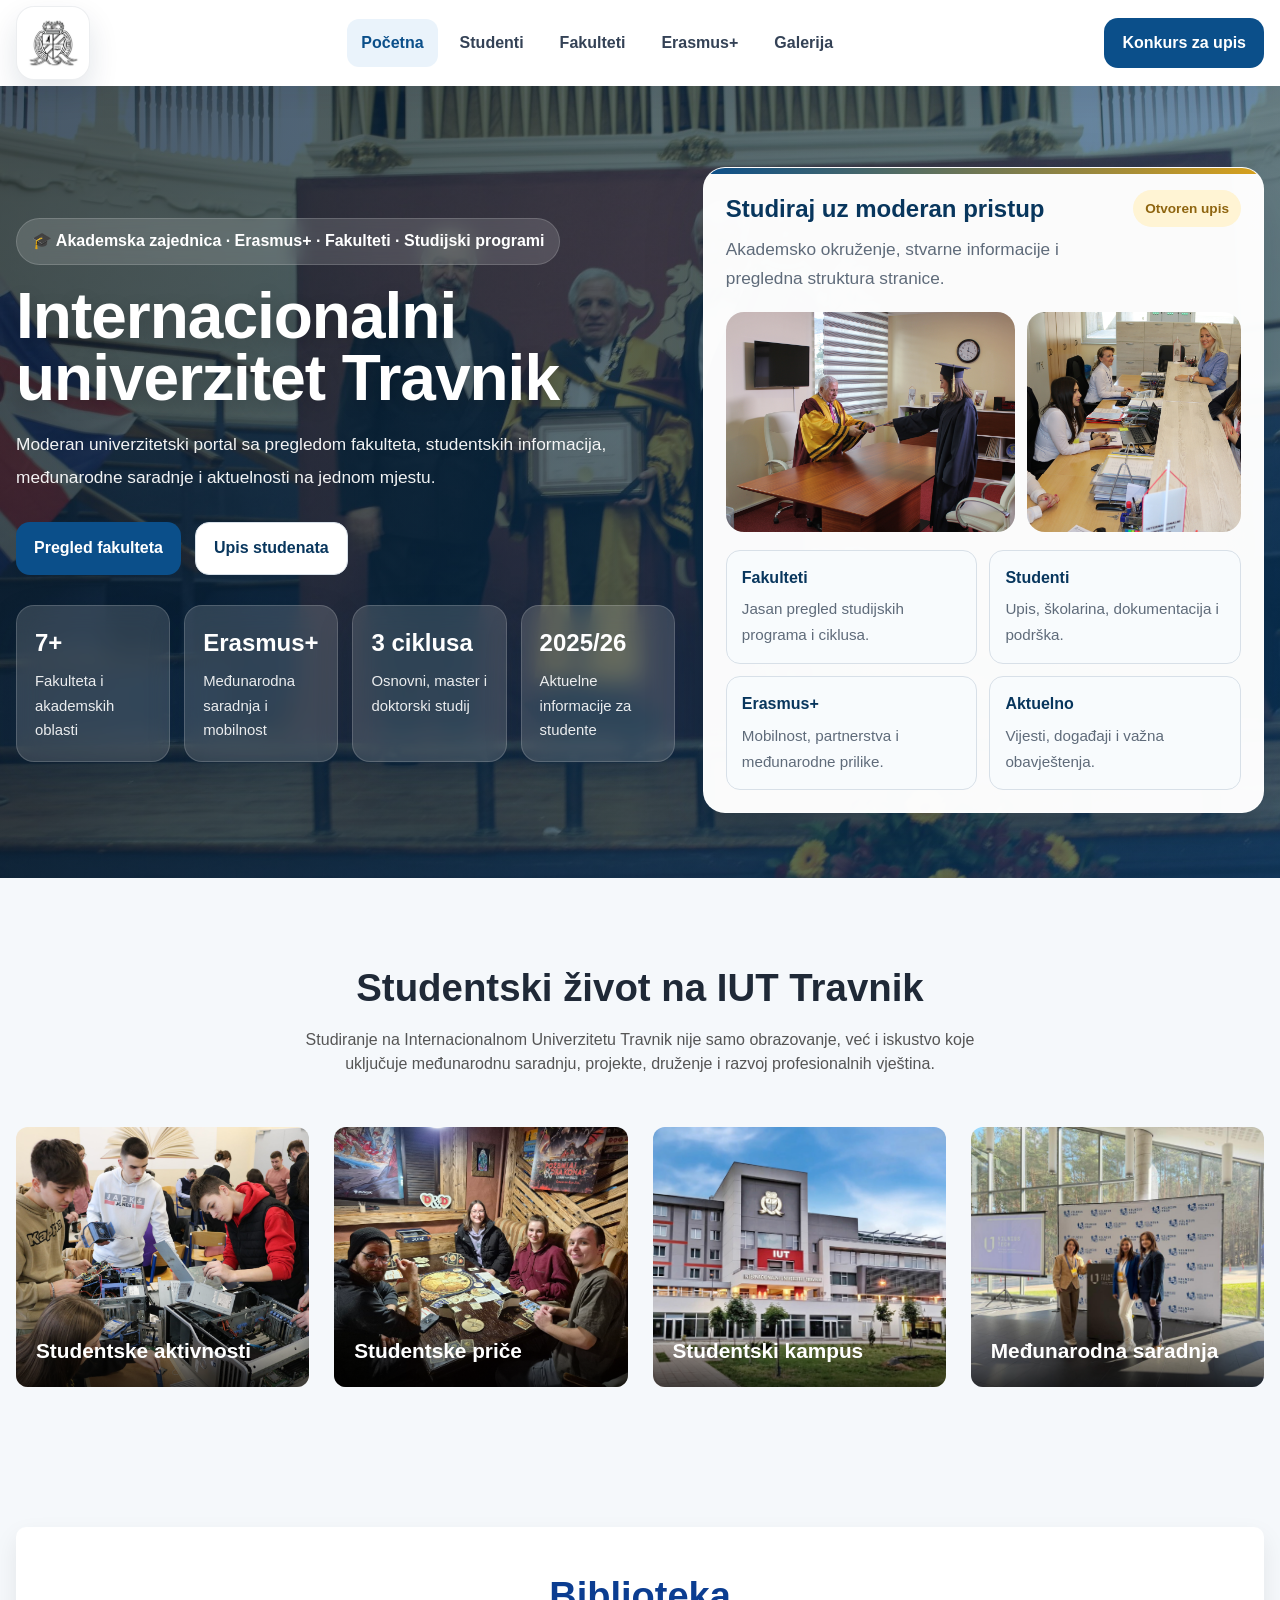
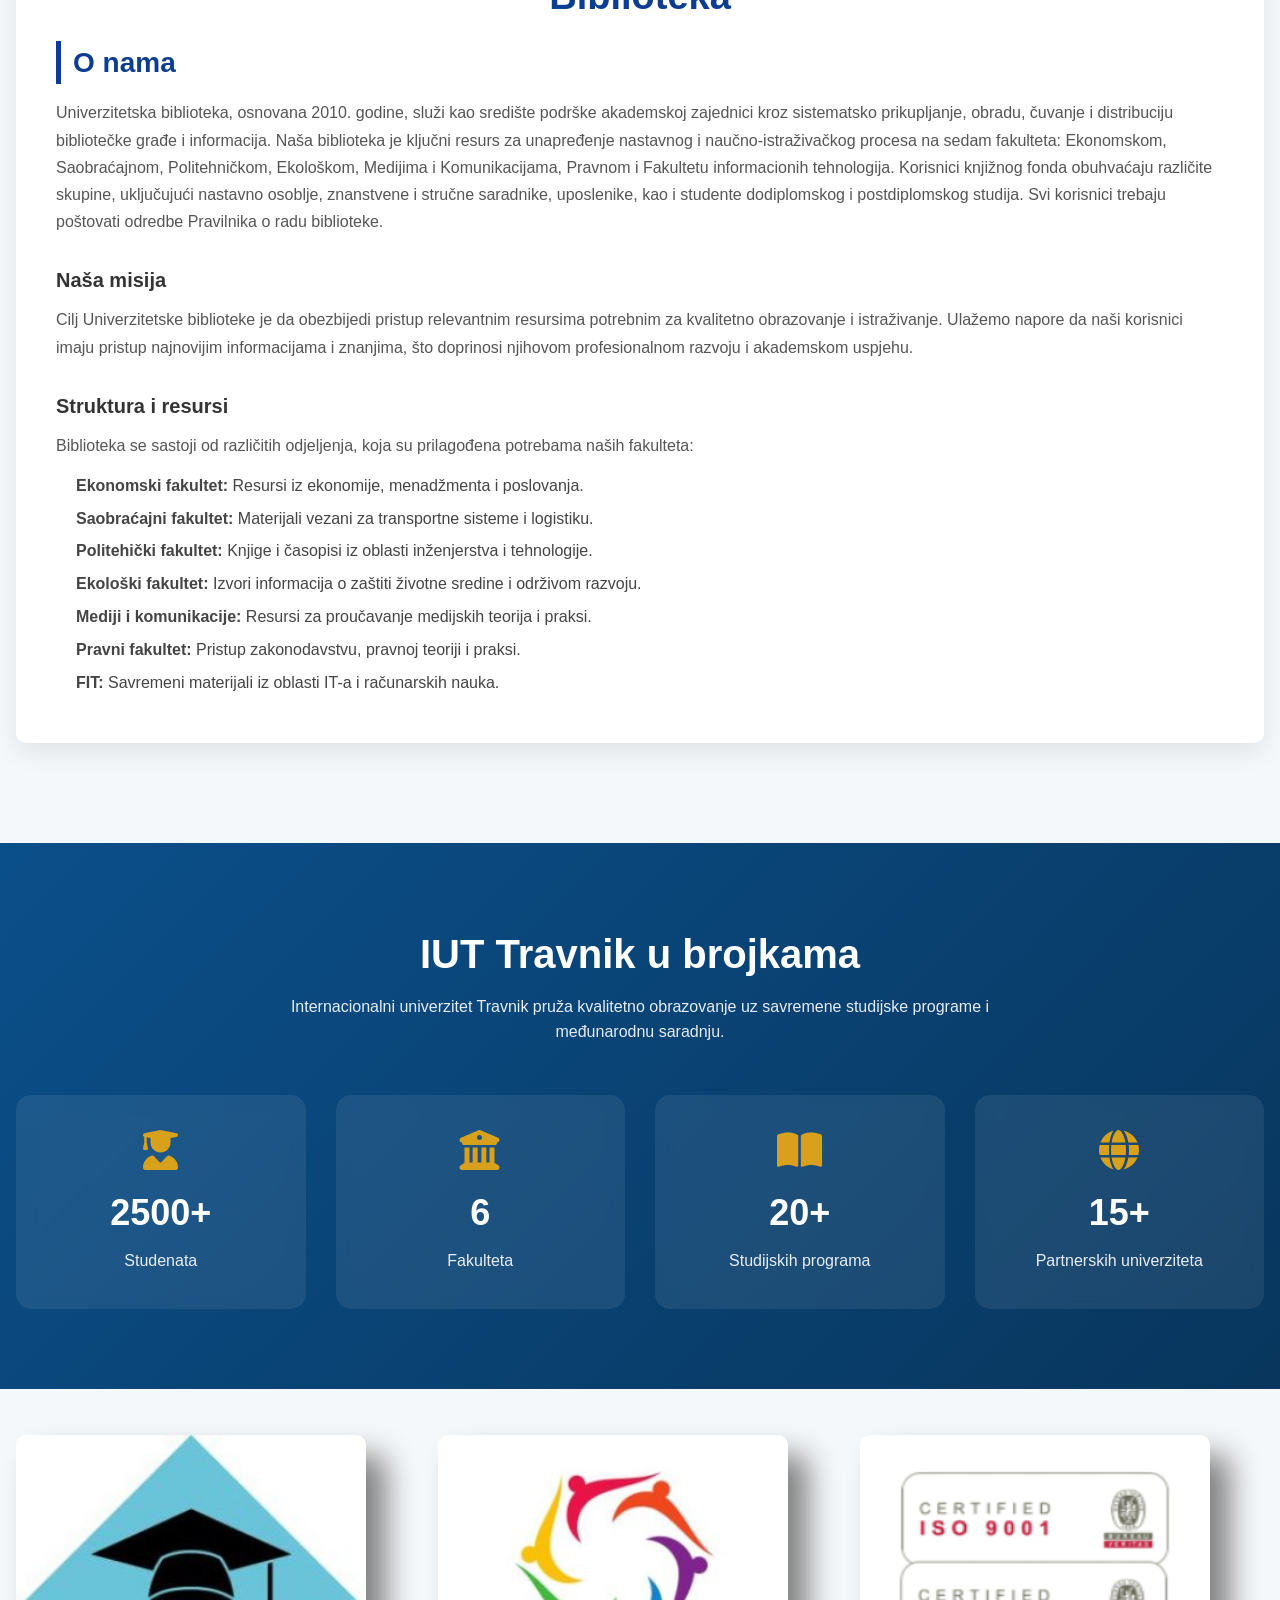
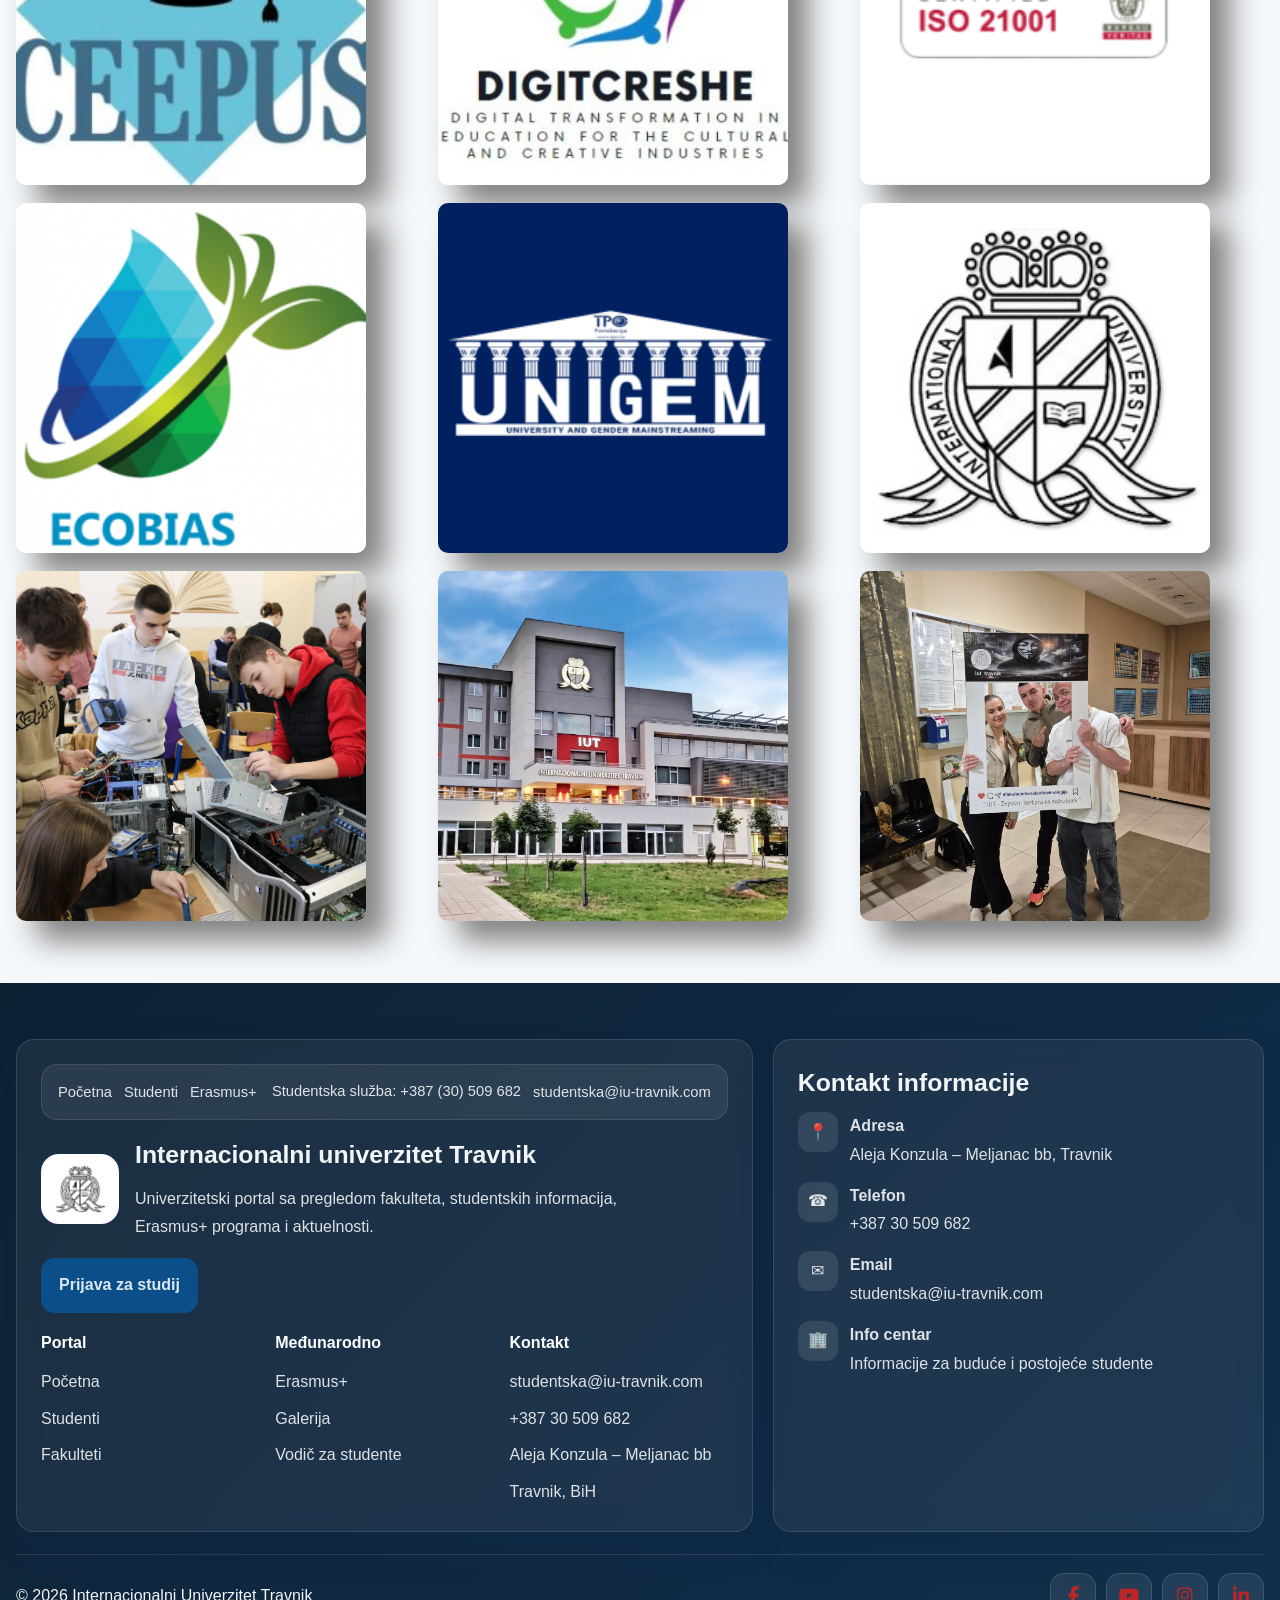
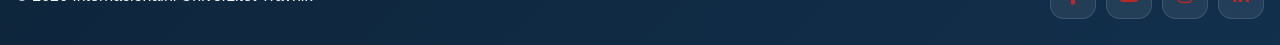
==== index.html @ 61467152 "Pushed code on git" ====
<!doctype html>
<html lang="bs">
  <head>
    <meta charset="UTF-8" />
    <meta name="viewport" content="width=device-width, initial-scale=1.0" />
    <title>IUT Travnik</title>

    <link rel="stylesheet" href="./style.css" />
    <link
      rel="stylesheet"
      href="https://cdnjs.cloudflare.com/ajax/libs/font-awesome/6.5.0/css/all.min.css"
    />
  </head>
  <body>
    <header class="header">
      <div class="container header-inner">
        <a href="index.html" class="brand" aria-label="IUT Travnik početna">
          <div class="brand-logo-wrap">
            <img
              class="brand-logo"
              src="assets/iut.jpg"
              alt="IUT Travnik logo"
            />
          </div>
        </a>

        <nav class="main-nav" id="mainNav">
          <a href="index.html" class="nav-link active">Početna</a>
          <a href="studenti.html" class="nav-link">Studenti</a>
          <a href="fakulteti.html" class="nav-link">Fakulteti</a>
          <a href="erasmus.html" class="nav-link">Erasmus+</a>
          <a href="galerija.html" class="nav-link">Galerija</a>
        </nav>

        <div class="header-actions">
          <a href="studenti.html" class="header-btn">Konkurs za upis</a>
          <button class="menu-toggle" id="menuToggle" aria-label="Otvori meni">
            ☰
          </button>
        </div>
      </div>
    </header>

    <section class="hero" id="home">
      <div class="hero-overlay"></div>

      <div class="container hero-grid">
        <div class="hero-copy">
          <div class="hero-tag">
            🎓 Akademska zajednica · Erasmus+ · Fakulteti · Studijski programi
          </div>

          <h1>Internacionalni univerzitet Travnik</h1>

          <p>
            Moderan univerzitetski portal sa pregledom fakulteta, studentskih
            informacija, međunarodne saradnje i aktuelnosti na jednom mjestu.
          </p>

          <div class="hero-actions">
            <a href="fakulteti.html" class="hero-btn primary"
              >Pregled fakulteta</a
            >
            <a href="studenti.html" class="hero-btn secondary"
              >Upis studenata</a
            >
          </div>

          <div class="hero-stats">
            <article class="stat-box">
              <strong>7+</strong>
              <span>Fakulteta i akademskih oblasti</span>
            </article>

            <article class="stat-box">
              <strong>Erasmus+</strong>
              <span>Međunarodna saradnja i mobilnost</span>
            </article>

            <article class="stat-box">
              <strong>3 ciklusa</strong>
              <span>Osnovni, master i doktorski studij</span>
            </article>

            <article class="stat-box">
              <strong>2025/26</strong>
              <span>Aktuelne informacije za studente</span>
            </article>
          </div>
        </div>

        <aside class="hero-panel reveal">
          <div class="panel-top">
            <div>
              <h2>Studiraj uz moderan pristup</h2>
              <p>
                Akademsko okruženje, stvarne informacije i pregledna struktura
                stranice.
              </p>
            </div>
            <span class="panel-label">Otvoren upis</span>
          </div>

          <div class="panel-media-grid">
            <div class="panel-media-main">
              <img src="assets/slide3.jpg" alt="IUT Travnik promocija" />
            </div>
            <div class="panel-media-side">
              <img src="assets/slide2.jpg" alt="IUT Travnik studenti" />
            </div>
          </div>

          <div class="panel-grid">
            <div class="panel-mini">
              <strong>Fakulteti</strong>
              <span>Jasan pregled studijskih programa i ciklusa.</span>
            </div>

            <div class="panel-mini">
              <strong>Studenti</strong>
              <span>Upis, školarina, dokumentacija i podrška.</span>
            </div>

            <div class="panel-mini">
              <strong>Erasmus+</strong>
              <span>Mobilnost, partnerstva i međunarodne prilike.</span>
            </div>

            <div class="panel-mini">
              <strong>Aktuelno</strong>
              <span>Vijesti, događaji i važna obavještenja.</span>
            </div>
          </div>
        </aside>
      </div>
    </section>

    <section class="campus-life">
  <div class="container">

    <div class="campus-header">
      <h2>Studentski život na IUT Travnik</h2>
      <p>
        Studiranje na Internacionalnom Univerzitetu Travnik nije samo obrazovanje,
        već i iskustvo koje uključuje međunarodnu saradnju, projekte, druženje
        i razvoj profesionalnih vještina.
      </p>
    </div>

    <div class="campus-grid">

      <div class="campus-card">
        <img src="assets/studenti 4.jpg" alt="Studentski život">
        <div class="campus-overlay">
          <h3>Studentske aktivnosti</h3>
        </div>
      </div>

      <div class="campus-card">
        <img src="assets/ja.jpg" alt="Predavanja">
        <div class="campus-overlay">
          <h3>Studentske priče</h3>
        </div>
      </div>

      <div class="campus-card">
        <img src="assets/faks.jpg" alt="Kampus">
        <div class="campus-overlay">
          <h3>Studentski kampus</h3>
        </div>
      </div>

      <div class="campus-card">
        <img src="assets/vilnius.jpg" alt="Međunarodni studenti">
        <div class="campus-overlay">
          <h3>Međunarodna saradnja</h3>
        </div>
      </div>

    </div>

  </div>
</section>

    <section class="student-section">
      <div class="container">
        <div class="student-box">
          <h2 style="text-align: center; font-size: 38px">Biblioteka</h2>

          <h2 class="cycle-title">O nama</h2>

          <p>
            Univerzitetska biblioteka, osnovana 2010. godine, služi kao središte
            podrške akademskoj zajednici kroz sistematsko prikupljanje, obradu,
            čuvanje i distribuciju bibliotečke građe i informacija. Naša
            biblioteka je ključni resurs za unapređenje nastavnog i
            naučno-istraživačkog procesa na sedam fakulteta: Ekonomskom,
            Saobraćajnom, Politehničkom, Ekološkom, Medijima i Komunikacijama,
            Pravnom i Fakultetu informacionih tehnologija. Korisnici knjižnog
            fonda obuhvaćaju različite skupine, uključujući nastavno osoblje,
            znanstvene i stručne saradnike, uposlenike, kao i studente
            dodiplomskog i postdiplomskog studija. Svi korisnici trebaju
            poštovati odredbe Pravilnika o radu biblioteke.
          </p>

          <h3>Naša misija</h3>

          <p>
            Cilj Univerzitetske biblioteke je da obezbijedi pristup relevantnim
            resursima potrebnim za kvalitetno obrazovanje i istraživanje.
            Ulažemo napore da naši korisnici imaju pristup najnovijim
            informacijama i znanjima, što doprinosi njihovom profesionalnom
            razvoju i akademskom uspjehu.
          </p>

          <h3>Struktura i resursi</h3>

          <p>
            Biblioteka se sastoji od različitih odjeljenja, koja su prilagođena
            potrebama naših fakulteta:
          </p>

          <ul>
            <li>
              <span style="font-weight: bold;">Ekonomski fakultet:</span> Resursi iz ekonomije, menadžmenta i
              poslovanja.
            </li>
            <li>
              <span style="font-weight: bold;">Saobraćajni fakultet:</span> Materijali vezani za transportne sisteme i
              logistiku.
            </li>
            <li>
                <span style="font-weight: bold;">Politehički fakultet:</span> Knjige i časopisi iz oblasti inženjerstva i
              tehnologije.
            </li>
            <li>
            <span style="font-weight: bold;">Ekološki fakultet:</span> Izvori informacija o zaštiti životne sredine i
              održivom razvoju.
            </li>
            <li>
             <span style="font-weight: bold;">Mediji i komunikacije:</span> Resursi za proučavanje medijskih teorija i
              praksi.
            </li>
            <li>
             <span style="font-weight: bold;">Pravni fakultet:</span> Pristup zakonodavstvu, pravnoj teoriji i praksi.
            </li>
            <li>
             <span style="font-weight: bold;">FIT:</span> Savremeni materijali iz
              oblasti IT-a i računarskih nauka.
            </li>
          </ul>
        </div>
        </section>

       <section class="stats-section">
  <div class="container">

    <h2 class="section-title">IUT Travnik u brojkama</h2>
    <p class="section-subtitle">
      Internacionalni univerzitet Travnik pruža kvalitetno obrazovanje uz savremene studijske programe i međunarodnu saradnju.
    </p>

    <div class="stats-grid">

      <div class="stat-card">
        <i class="fa-solid fa-user-graduate"></i>
        <h3>2500+</h3>
        <p>Studenata</p>
      </div>

      <div class="stat-card">
        <i class="fa-solid fa-building-columns"></i>
        <h3>6</h3>
        <p>Fakulteta</p>
      </div>

      <div class="stat-card">
        <i class="fa-solid fa-book-open"></i>
        <h3>20+</h3>
        <p>Studijskih programa</p>
      </div>

      <div class="stat-card">
        <i class="fa-solid fa-globe"></i>
        <h3>15+</h3>
        <p>Partnerskih univerziteta</p>
      </div>

    </div>

  </div>
</section>
    

    <section class="section">
      <div class="container grid">
        <img class="img-index" src="assets/ceepus-logo1-300x300.jpg" />
        <img class="img-index" src="assets/Digitcreshe-logo-300x300.jpg" />
        <img class="img-index" src="assets/iso-300x300.png" />
        <img class="img-index" src="assets/UNS_Ecobias_LOGO-300x253-1.png" />
        <img class="img-index" src="assets/unigem-logo-300x254.png" />
        <img class="img-index" src="assets/iut.jpg" />
        <img class="img-index" src="assets/studenti 4.jpg" />
        <img class="img-index" src="assets/faks.jpg" />
        <img class="img-index" src="assets/studenti.jpg" />
      </div>
    </section>

    

    <footer class="footer">
      <div class="container">
        <div class="footer-top">
          <article class="footer-card">
            <div class="footer-mini-topbar">
              <div class="footer-mini-topbar-left">
                <a class="footer-mini-link" href="index.html">Početna</a>
                <a class="footer-mini-link" href="studenti.html">Studenti</a>
                <a class="footer-mini-link" href="erasmus.html">Erasmus+</a>
              </div>
              <div class="footer-mini-topbar-right">
                <span class="footer-mini-info"
                  >Studentska služba: +387 (30) 509 682</span
                >
                <a
                  class="footer-mini-link"
                  href="mailto:studentska@iu-travnik.com"
                  >studentska@iu-travnik.com</a
                >
              </div>
            </div>

            <div class="footer-brand">
              <img src="assets/iut.jpg" alt="IUT Travnik logo" />
              <div>
                <h3>Internacionalni univerzitet Travnik</h3>
                <p>
                  Univerzitetski portal sa pregledom fakulteta, studentskih
                  informacija, Erasmus+ programa i aktuelnosti.
                </p>
              </div>
            </div>

            <a href="studenti.html" class="footer-cta">Prijava za studij</a>

            <div class="footer-links-grid">
              <div class="footer-column">
                <h4>Portal</h4>
                <ul>
                  <li><a href="index.html">Početna</a></li>
                  <li><a href="studenti.html">Studenti</a></li>
                  <li><a href="fakulteti.html">Fakulteti</a></li>
                </ul>
              </div>

              <div class="footer-column">
                <h4>Međunarodno</h4>
                <ul>
                  <li><a href="erasmus.html">Erasmus+</a></li>
                  <li><a href="galerija.html">Galerija</a></li>
                  <li><a href="studenti.html">Vodič za studente</a></li>
                </ul>
              </div>

              <div class="footer-column">
                <h4>Kontakt</h4>
                <ul>
                  <li>
                    <a href="mailto:studentska@iu-travnik.com"
                      >studentska@iu-travnik.com</a
                    >
                  </li>
                  <li><a href="#">+387 30 509 682</a></li>
                  <li><a href="#">Aleja Konzula – Meljanac bb</a></li>
                  <li><a href="#">Travnik, BiH</a></li>
                </ul>
              </div>
            </div>
          </article>

          <article class="footer-card">
            <h3>Kontakt informacije</h3>
            <ul class="footer-contact-list">
              <li>
                <span>📍</span>
                <div>
                  <strong>Adresa</strong><br />Aleja Konzula – Meljanac bb,
                  Travnik
                </div>
              </li>
              <li>
                <span>☎</span>
                <div><strong>Telefon</strong><br />+387 30 509 682</div>
              </li>
              <li>
                <span>✉</span>
                <div>
                  <strong>Email</strong><br /><a
                    href="mailto:studentska@iu-travnik.com"
                    >studentska@iu-travnik.com</a
                  >
                </div>
              </li>
              <li>
                <span>🏢</span>
                <div>
                  <strong>Info centar</strong><br />Informacije za buduće i
                  postojeće studente
                </div>
              </li>
            </ul>
          </article>
        </div>

        <div class="footer-bottom">
          <p>© 2026 Internacionalni Univerzitet Travnik</p>
          <div class="footer-socials">
            <a
              href="https://www.facebook.com/"
              target="_blank"
              rel="noreferrer"
              aria-label="Facebook"
            >
              <i class="fa-brands fa-facebook-f"></i>
            </a>

            <a
              href="https://www.youtube.com/"
              target="_blank"
              rel="noreferrer"
              aria-label="YouTube"
            >
              <i class="fa-brands fa-youtube"></i>
            </a>

            <a
              href="https://www.instagram.com/"
              target="_blank"
              rel="noreferrer"
              aria-label="Instagram"
            >
              <i class="fa-brands fa-instagram"></i>
            </a>

            <a
              href="https://www.linkedin.com/"
              target="_blank"
              rel="noreferrer"
              aria-label="LinkedIn"
            >
              <i class="fa-brands fa-linkedin-in"></i>
            </a>
          </div>
        </div>
      </div>
    </footer>

    <script src="app.js"></script>
  </body>
</html>
---- style.css ----
:root {
  --primary: #0b4f8a;
  --primary-dark: #08365d;
  --primary-soft: #eaf3fb;
  --accent: #d8a11c;
  --accent-soft: #fff4d4;
  --text: #1f2937;
  --muted: #5f6b7a;
  --line: #d8e0e8;
  --bg: #f5f8fb;
  --white: #ffffff;
  --shadow: 0 16px 40px rgba(12, 40, 70, 0.12);
  --radius: 18px;
  --transition: 0.28s ease;
  --max: 1320px;
}

* {
  margin: 0;
  padding: 0;
  box-sizing: border-box;
}

li {
  list-style: none;
}

html {
  scroll-behavior: smooth;
}

body {
  font-family: Arial, Helvetica, sans-serif;
  background: var(--bg);
  color: var(--text);
  line-height: 1.55;
  overflow-x: hidden;
}

a {
  color: inherit;
  text-decoration: none;
}

img {
  max-width: 100%;
  display: block;
}

button,
input,
textarea {
  font: inherit;
}

.container {
  width: min(var(--max), calc(100% - 2rem));
  margin: 0 auto;
}

/* HEADER */

.header {
  background: rgba(255, 255, 255, 0.96);
  backdrop-filter: blur(10px);
  position: sticky;
  top: 0;
  z-index: 1000;
  box-shadow: 0 8px 30px rgba(10, 31, 53, 0.08);
}

.header-inner {
  min-height: 86px;
  display: flex;
  align-items: center;
  justify-content: space-between;
  gap: 20px;
}

.brand {
  display: flex;
  align-items: center;
  flex-shrink: 0;
}

.brand-logo-wrap {
  width: 74px;
  height: 74px;
  border-radius: 18px;
  background: white;
  display: flex;
  align-items: center;
  justify-content: center;
  box-shadow: 0 14px 30px rgba(13, 43, 72, 0.12);
  border: 1px solid rgba(13, 43, 72, 0.08);
  overflow: hidden;
}

.brand-logo,
.logo {
  width: 60px;
  height: auto;
  object-fit: contain;
}

.main-nav,
.nav {
  display: flex;
  align-items: center;
  justify-content: center;
  gap: 8px;
  flex: 1;
  flex-wrap: wrap;
}

.nav-link,
.nav a {
  padding: 12px 14px;
  border-radius: 12px;
  font-weight: 700;
  color: #344256;
  transition: var(--transition);
}

.nav-link:hover,
.nav-link.active,
.nav a:hover,
.nav a.active {
  background: var(--primary-soft);
  color: var(--primary);
}

.header-actions {
  display: flex;
  align-items: center;
  justify-content: flex-end;
  gap: 12px;
  flex-shrink: 0;
}

.header-btn,
.hero-btn,
.section-link,
.news-link,
.footer-cta {
  display: inline-flex;
  align-items: center;
  justify-content: center;
  gap: 8px;
  border: none;
  cursor: pointer;
  transition: var(--transition);
  font-weight: 700;
}

.header-btn,
.hero-btn.primary,
.footer-cta {
  background: var(--primary);
  color: white;
  padding: 13px 18px;
  border-radius: 14px;
}

.hero-btn.secondary,
.section-link,
.news-link {
  background: white;
  color: var(--primary-dark);
  border: 1px solid var(--line);
  padding: 13px 18px;
  border-radius: 14px;
}

.header-btn:hover,
.hero-btn:hover,
.section-link:hover,
.news-link:hover,
.footer-cta:hover {
  transform: translateY(-2px);
}

.menu-toggle,
#menuBtn {
  display: none;
  width: 50px;
  height: 50px;
  border-radius: 14px;
  border: 1px solid var(--line);
  background: white;
  font-size: 1.4rem;
  cursor: pointer;
  align-items: center;
  justify-content: center;
}

/* HERO */

.hero {
  position: relative;
  background: url("assets/slide4.jpg") center/cover no-repeat;
  color: white;
  min-height: 88vh;
  display: flex;
  align-items: center;
  padding: 80px 0 64px;
  overflow: hidden;
}

.hero-overlay {
  position: absolute;
  inset: 0;
  background:
    linear-gradient(115deg, rgba(8, 29, 49, 0.72), rgba(11, 79, 138, 0.52)),
    linear-gradient(to top, rgba(8, 29, 49, 0.18), rgba(8, 29, 49, 0.08));
  z-index: 1;
}

.hero .container {
  position: relative;
  z-index: 2;
}

.hero-grid {
  display: grid;
  grid-template-columns: 1.08fr 0.92fr;
  gap: 28px;
  align-items: center;
}

.hero-copy {
  padding: 10px 0;
}

.hero-tag {
  display: inline-flex;
  align-items: center;
  gap: 10px;
  padding: 10px 15px;
  border-radius: 999px;
  background: rgba(255, 255, 255, 0.14);
  border: 1px solid rgba(255, 255, 255, 0.16);
  margin-bottom: 20px;
  font-weight: 700;
  backdrop-filter: blur(10px);
}

.hero h1 {
  font-size: clamp(2.6rem, 5vw, 4.6rem);
  line-height: 0.98;
  margin-bottom: 18px;
  max-width: 760px;
  letter-spacing: -1px;
  text-shadow: 0 6px 18px rgba(0, 0, 0, 0.18);
}

.hero p {
  max-width: 720px;
  color: rgba(255, 255, 255, 0.94);
  font-size: 1.08rem;
  line-height: 1.9;
  margin-bottom: 28px;
}

.hero-actions {
  display: flex;
  gap: 14px;
  flex-wrap: wrap;
  margin-bottom: 30px;
}

.hero-stats {
  display: grid;
  grid-template-columns: repeat(4, 1fr);
  gap: 14px;
}

.stat-box,
.news-card,
.feature-card,
.faculty-card,
.erasmus-card,
.gallery-card,
.hero-panel,
.footer-card,
.mid-card,
.card {
  background: white;
  border-radius: var(--radius);
  box-shadow: var(--shadow);
  border: 1px solid rgba(10, 31, 53, 0.06);
}

.stat-box {
  padding: 18px;
  background: rgba(255, 255, 255, 0.15);
  border: 1px solid rgba(255, 255, 255, 0.16);
  backdrop-filter: blur(12px);
}

.stat-box strong {
  display: block;
  font-size: 1.5rem;
  margin-bottom: 8px;
  color: white;
}

.stat-box span {
  font-size: 0.93rem;
  color: rgba(255, 255, 255, 0.9);
  line-height: 1.6;
}

.hero-panel {
  padding: 22px;
  color: var(--text);
  display: grid;
  gap: 18px;
  position: relative;
  overflow: hidden;
  background: rgba(255, 255, 255, 0.98);
  border-radius: 22px;
  box-shadow: 0 24px 60px rgba(8, 29, 49, 0.18);
  border: 1px solid rgba(255, 255, 255, 0.45);
}

.hero-panel::before {
  content: "";
  position: absolute;
  inset: 0 0 auto 0;
  height: 6px;
  background: linear-gradient(90deg, var(--primary), var(--accent));
}

.panel-top {
  display: flex;
  justify-content: space-between;
  gap: 16px;
  align-items: flex-start;
}

.panel-top h2 {
  color: var(--primary-dark);
  font-size: 1.5rem;
  margin-bottom: 8px;
}

.panel-top p {
  color: var(--muted);
  margin: 0;
  line-height: 1.7;
}

.panel-label {
  padding: 8px 12px;
  background: var(--accent-soft);
  color: #8f6510;
  border-radius: 999px;
  font-weight: 700;
  font-size: 0.85rem;
  white-space: nowrap;
}

.panel-media-grid {
  display: grid;
  grid-template-columns: 1.15fr 0.85fr;
  gap: 12px;
}

.panel-media-main,
.panel-media-side {
  border-radius: 18px;
  overflow: hidden;
  min-height: 220px;
}

.panel-media-main img,
.panel-media-side img {
  width: 100%;
  height: 100%;
  object-fit: cover;
  transition: transform 0.8s ease;
}

.hero-panel:hover img,
.gallery-card:hover img,
.mid-card:hover img {
  transform: scale(1.04);
}

.panel-grid {
  display: grid;
  grid-template-columns: repeat(2, 1fr);
  gap: 12px;
}

.panel-mini {
  background: #f8fbfd;
  border-radius: 14px;
  padding: 15px;
  border: 1px solid var(--line);
}

.panel-mini strong {
  display: block;
  margin-bottom: 6px;
  color: var(--primary-dark);
}

.panel-mini span {
  color: var(--muted);
  line-height: 1.65;
  font-size: 0.95rem;
}

/* SECTIONS */

.section {
  padding: 46px 0;
}

.section-head {
  display: flex;
  justify-content: space-between;
  gap: 18px;
  align-items: end;
  margin-bottom: 22px;
  flex-wrap: wrap;
}

.section-head h2 {
  font-size: clamp(1.7rem, 3vw, 2.5rem);
  color: var(--primary-dark);
  margin-bottom: 8px;
}

.section-head p {
  color: var(--muted);
  max-width: 820px;
  line-height: 1.75;
}

.feature-grid,
.news-grid,
.faculty-grid,
.erasmus-grid,
.gallery-grid,
.mid-grid,
.grid {
  display: grid;
  gap: 18px;
}

.feature-grid {
  grid-template-columns: repeat(3, 1fr);
}

.news-grid {
  grid-template-columns: repeat(3, 1fr);
}

.faculty-grid {
  grid-template-columns: repeat(3, 1fr);
}

.erasmus-grid {
  grid-template-columns: repeat(4, 1fr);
}

.gallery-grid {
  grid-template-columns: repeat(5, 1fr);
}

.mid-grid,
.mid {
  display: grid;
  grid-template-columns: 1.05fr 0.95fr;
  gap: 18px;
  align-items: center;
}

.grid {
  grid-template-columns: repeat(3, 1fr);
}

.feature-card,
.news-card,
.faculty-card,
.erasmus-card,
.card {
  padding: 22px;
  transition: var(--transition);
  position: relative;
  overflow: hidden;
}

.feature-card::before,
.news-card::before,
.faculty-card::before,
.erasmus-card::before {
  content: "";
  position: absolute;
  inset: 0 auto 0 0;
  width: 5px;
  background: linear-gradient(180deg, var(--primary), var(--accent));
}

.feature-card:hover,
.news-card:hover,
.faculty-card:hover,
.erasmus-card:hover,
.footer-card:hover,
.mid-card:hover,
.card:hover {
  transform: translateY(-5px);
}

.feature-icon {
  width: 54px;
  height: 54px;
  border-radius: 16px;
  display: grid;
  place-items: center;
  background: linear-gradient(135deg, #eef5fb, #fff5da);
  font-size: 1.4rem;
  margin-bottom: 16px;
}

.feature-card h3,
.news-card h3,
.faculty-card h3,
.erasmus-card h3,
.card h3 {
  color: var(--primary-dark);
  margin-bottom: 10px;
  font-size: 1.18rem;
  line-height: 1.35;
}

.feature-card p,
.news-card p,
.faculty-card p,
.erasmus-card p,
.card p {
  color: var(--muted);
  line-height: 1.78;
  margin-bottom: 16px;
}

.news-badge,
.faculty-badge,
.erasmus-badge {
  display: inline-flex;
  width: fit-content;
  padding: 8px 12px;
  border-radius: 999px;
  font-size: 0.82rem;
  font-weight: 700;
  margin-bottom: 12px;
}

.news-badge {
  background: var(--primary-soft);
  color: var(--primary);
}

.faculty-badge {
  background: #eef4fb;
  color: var(--primary-dark);
}

.erasmus-badge {
  background: var(--accent-soft);
  color: #7a5f15;
}

.faculty-card ul {
  list-style: none;
  display: grid;
  gap: 8px;
  color: #415163;
  margin-bottom: 16px;
}

.faculty-card li::before {
  content: "• ";
  color: var(--accent);
  font-weight: bold;
}

/* MID SECTION */

.mid-card {
  overflow: hidden;
  transition: var(--transition);
}

.mid-card-image {
  min-height: 330px;
  overflow: hidden;
}

.mid-card-image img,
.mid img {
  width: 100%;
  height: 100%;
  object-fit: cover;
  transition: transform 0.8s ease;
  border-radius: 18px;
}

.mid-card-content {
  padding: 24px;
}

.mid-card-content h3,
.mid h2 {
  color: var(--primary-dark);
  font-size: 1.4rem;
  margin-bottom: 10px;
}

.mid-card-content p,
.mid p {
  color: var(--muted);
  line-height: 1.8;
  margin-bottom: 16px;
}

.mid-mini-grid {
  display: grid;
  grid-template-columns: repeat(2, 1fr);
  gap: 12px;
}

.mid-mini {
  padding: 14px;
  border-radius: 14px;
  background: #f8fbfd;
  border: 1px solid var(--line);
}

.mid-mini strong {
  display: block;
  color: var(--primary-dark);
  margin-bottom: 6px;
}

/* GALLERY */

.gallery-card {
  overflow: hidden;
  position: relative;
  min-height: 250px;
}

.gallery-card img {
  width: 100%;
  height: 100%;
  object-fit: cover;
  transition: transform 0.7s ease;
}

.gallery-overlay {
  position: absolute;
  inset: auto 0 0 0;
  padding: 18px;
  color: white;
  background: linear-gradient(
    to top,
    rgba(8, 54, 93, 0.76),
    rgba(8, 54, 93, 0)
  );
}

.gallery-overlay strong {
  display: block;
  margin-bottom: 6px;
  font-size: 1.05rem;
}

/* FOOTER */

.footer {
  margin-top: 16px;
  background: linear-gradient(
    135deg,
    rgba(8, 29, 49, 0.98),
    rgba(13, 43, 72, 0.98)
  );
  color: rgba(255, 255, 255, 0.95);
  padding: 56px 0 26px;
  position: relative;
  overflow: hidden;
}

.footer-top {
  display: grid;
  grid-template-columns: 1.2fr 0.8fr;
  gap: 20px;
  margin-bottom: 22px;
}

.footer-card {
  background: rgba(255, 255, 255, 0.06);
  border: 1px solid rgba(255, 255, 255, 0.12);
  backdrop-filter: blur(12px);
  padding: 24px;
  transition: var(--transition);
}

.footer-mini-topbar {
  margin-bottom: 16px;
  padding: 14px 16px;
  border-radius: 16px;
  background: rgba(255, 255, 255, 0.07);
  border: 1px solid rgba(255, 255, 255, 0.1);
  display: flex;
  justify-content: space-between;
  align-items: center;
  gap: 14px;
  flex-wrap: wrap;
}

.footer-mini-topbar-left,
.footer-mini-topbar-right {
  display: flex;
  align-items: center;
  gap: 12px;
  flex-wrap: wrap;
}

.footer-mini-link,
.footer-mini-info {
  color: rgba(255, 255, 255, 0.86);
  font-size: 0.92rem;
}

.footer-brand {
  display: flex;
  align-items: center;
  gap: 16px;
  margin-bottom: 16px;
}

.footer-brand img {
  width: 78px;
  height: auto;
  border-radius: 18px;
  background: white;
  padding: 8px;
  flex-shrink: 0;
}

.footer-brand div {
  display: flex;
  flex-direction: column;
  justify-content: center;
}

.footer-brand h3 {
  margin-bottom: 6px;
}

.footer-brand p {
  margin: 0;
  max-width: 520px;
}

.footer-card h3 {
  font-size: 1.55rem;
  margin-bottom: 10px;
}

.footer-card p,
.footer-card li,
.footer-card a {
  color: rgba(255, 255, 255, 0.86);
  line-height: 1.8;
}

.footer-links-grid {
  display: grid;
  grid-template-columns: repeat(3, 1fr);
  gap: 16px;
  margin-top: 18px;
}

.footer-column h4 {
  margin-bottom: 12px;
  font-size: 1rem;
  color: white;
}

.footer-column ul {
  list-style: none;
  display: grid;
  gap: 8px;
}

.footer-column a:hover,
.footer-mini-link:hover {
  color: #ffe4a0;
}

.footer-contact-list {
  list-style: none;
  display: grid;
  gap: 12px;
  margin-bottom: 16px;
}

.footer-contact-list li {
  display: flex;
  gap: 12px;
  align-items: flex-start;
}

.footer-contact-list span {
  width: 40px;
  height: 40px;
  border-radius: 12px;
  background: rgba(255, 255, 255, 0.1);
  display: grid;
  place-items: center;
  flex-shrink: 0;
}

.footer-bottom {
  padding-top: 18px;
  border-top: 1px solid rgba(255, 255, 255, 0.12);
  display: flex;
  justify-content: space-between;
  gap: 16px;
  align-items: center;
  flex-wrap: wrap;
}

.footer-socials {
  display: flex;
  gap: 10px;
  flex-wrap: wrap;
}

.footer-socials a {
  width: 46px;
  height: 46px;
  border-radius: 14px;
  display: flex;
  align-items: center;
  justify-content: center;
  background: rgba(255, 255, 255, 0.08);
  border: 1px solid rgba(255, 255, 255, 0.12);
  transition: var(--transition);
  font-size: 18px;
  color: rgb(187, 39, 39);
}

.footer-socials a:hover {
  transform: translateY(-4px);
  background: var(--accent);
  color: #111827;
  box-shadow: 0 10px 24px rgba(216, 161, 28, 0.28);
}

/* REVEAL */

.reveal {
  opacity: 1;
  transform: none;
}

/* RESPONSIVE */

@media (max-width: 1200px) {
  .hero-grid,
  .feature-grid,
  .news-grid,
  .faculty-grid,
  .erasmus-grid,
  .gallery-grid,
  .footer-top,
  .mid-grid,
  .mid,
  .grid {
    grid-template-columns: repeat(2, 1fr);
  }

  .hero-stats {
    grid-template-columns: repeat(2, 1fr);
  }

  .gallery-grid {
    grid-template-columns: repeat(3, 1fr);
  }
}

@media (max-width: 980px) {
  .header-inner {
    min-height: 80px;
  }

  .main-nav,
  .nav {
    position: fixed;
    left: 0;
    right: 0;
    top: 80px;
    background: white;
    border-top: 1px solid var(--line);
    border-bottom: 1px solid var(--line);
    padding: 18px 1rem 22px;
    flex-direction: column;
    align-items: stretch;
    transform: translateY(-140%);
    opacity: 0;
    pointer-events: none;
    transition: var(--transition);
    z-index: 999;
  }

  .main-nav.open,
  .nav.active {
    transform: translateY(0);
    opacity: 1;
    pointer-events: auto;
  }

  .nav-link,
  .nav a {
    width: 100%;
    text-align: center;
  }

  .header-btn {
    display: none;
  }

  .menu-toggle,
  #menuBtn {
    display: inline-flex;
  }

  .brand-logo-wrap {
    width: 60px;
    height: 60px;
  }

  .brand-logo,
  .logo {
    width: 50px;
  }

  .hero-grid {
    grid-template-columns: 1fr;
  }
}

@media (max-width: 760px) {
  .hero {
    min-height: auto;
    padding: 56px 0 42px;
  }

  .hero-grid,
  .feature-grid,
  .news-grid,
  .faculty-grid,
  .erasmus-grid,
  .gallery-grid,
  .hero-stats,
  .panel-media-grid,
  .panel-grid,
  .mid-grid,
  .mid,
  .mid-mini-grid,
  .footer-top,
  .footer-links-grid,
  .grid {
    grid-template-columns: 1fr;
  }

  .section-head,
  .panel-top,
  .footer-bottom {
    align-items: flex-start;
  }

  .header-inner {
    min-height: 76px;
  }

  .main-nav,
  .nav {
    top: 76px;
  }

  .brand-logo-wrap {
    width: 56px;
    height: 56px;
  }

  .brand-logo,
  .logo {
    width: 46px;
  }

  .gallery-grid {
    grid-template-columns: 1fr;
  }

  .hero h1 {
    font-size: 2.15rem;
  }

  .hero p {
    font-size: 0.98rem;
  }

  .hero-tag {
    font-size: 0.9rem;
    line-height: 1.4;
  }

  .section {
    padding: 36px 0;
  }

  .footer-brand {
    flex-direction: column;
    align-items: center;
    text-align: center;
  }

  .footer-brand div {
    align-items: center;
  }

  .footer-brand p {
    text-align: center;
    max-width: 100%;
  }
}

/* CARD HOVER ANIMATION */

.feature-card,
.faculty-card,
.news-card,
.erasmus-card,
.gallery-card {
  transition:
    transform 0.35s ease,
    box-shadow 0.35s ease;
}

.feature-card:hover,
.faculty-card:hover,
.news-card:hover,
.erasmus-card:hover,
.gallery-card:hover {
  transform: translateY(-10px) scale(1.02);
  box-shadow: 0 20px 50px rgba(0, 0, 0, 0.15);
}

/* IMAGE ZOOM */

.feature-card img,
.faculty-card img,
.news-card img,
.gallery-card img {
  transition: transform 0.5s ease;
}

.feature-card:hover img,
.faculty-card:hover img,
.news-card:hover img,
.gallery-card:hover img {
  transform: scale(1.08);
}

/* ========================= */
/* ERASMUS PAGE STYLE */
/* ========================= */

.erasmus-section {
  padding: 80px 10%;
  background: #f9fafb;
}

.erasmus-section:nth-child(even) {
  background: #ffffff;
}

.erasmus-container {
  display: grid;
  grid-template-columns: 1fr 1fr;
  gap: 40px;
  align-items: center;
}

.erasmus-text h2 {
  font-size: 32px;
  margin-bottom: 20px;
  color: #111;
}

.erasmus-text p {
  font-size: 16px;
  line-height: 1.7;
  color: #555;
  margin-bottom: 15px;
}

.erasmus-image img {
  width: 100%;
  border-radius: 10px;
  object-fit: cover;
}

/* LIST STYLE */

.erasmus-list {
  margin-top: 15px;
  padding-left: 20px;
}

.erasmus-list li {
  margin-bottom: 8px;
  color: #444;
}

/* STUDENT EXPERIENCE CARDS */

.experience-grid {
  display: grid;
  grid-template-columns: repeat(3, 1fr);
  gap: 25px;
  margin-top: 40px;
}

.experience-card {
  background: white;
  padding: 25px;
  border-radius: 10px;
  box-shadow: 0 10px 25px rgba(0, 0, 0, 0.08);
  transition: 0.3s;
}

.experience-card:hover {
  transform: translateY(-5px);
}

.experience-card h3 {
  margin-bottom: 10px;
  font-size: 20px;
}

.experience-card p {
  font-size: 15px;
  color: #555;
  line-height: 1.6;
}

/* RESPONSIVE */

@media (max-width: 900px) {
  .erasmus-container {
    grid-template-columns: 1fr;
  }

  .experience-grid {
    grid-template-columns: 1fr;
  }
}

/* ========================= */
/* ERASMUS PAGE */
/* ========================= */

.erasmus-intro {
  padding: 80px 0;
}

.erasmus-intro .container {
  max-width: 1100px;
  margin: auto;
  text-align: center;
}

.erasmus-intro h1 {
  font-size: 36px;
  margin-bottom: 20px;
}

.erasmus-intro p {
  font-size: 18px;
  line-height: 1.6;
  margin-bottom: 30px;
}

.erasmus-intro img {
  width: 100%;
  max-width: 700px;
  border-radius: 10px;
}

/* BENEFITS */

.erasmus-benefits {
  padding: 80px 0;
  background: #f7f7f7;
}

.benefits-grid {
  display: grid;
  grid-template-columns: repeat(auto-fit, minmax(220px, 1fr));
  gap: 30px;
  margin-top: 40px;
}

.benefit-card {
  background: white;
  padding: 30px;
  border-radius: 10px;
  box-shadow: 0 5px 20px rgba(0, 0, 0, 0.08);
  text-align: center;
  transition: 0.3s;
}

.benefit-card:hover {
  transform: translateY(-5px);
}

/* PARTNERS */

.partners {
  padding: 80px 0;
}

.partners ul {
  margin-top: 30px;
  list-style: none;
  padding: 0;
}

.partners li {
  padding: 10px 0;
  border-bottom: 1px solid #eee;
  font-size: 18px;
}

/* STEPS */

.erasmus-steps {
  padding: 80px 0;
  background: #f7f7f7;
}

.erasmus-steps ol {
  margin-top: 30px;
  padding-left: 20px;
}

.erasmus-steps li {
  margin-bottom: 15px;
  font-size: 18px;
}

/* GALLERY */

.erasmus-gallery {
  padding: 80px 0;
}

.gallery-grid {
  display: grid;
  grid-template-columns: repeat(auto-fit, minmax(220px, 1fr));
  gap: 20px;
  margin-top: 40px;
}

.gallery-grid img {
  width: 100%;
  height: 200px;
  object-fit: cover;
  border-radius: 10px;
  transition: 0.3s;
}

.gallery-grid img:hover {
  transform: scale(1.05);
}

.img {
  width: 500px;
  height: 500px;
  object-fit: cover;
  box-shadow: 20px 20px 30px grey;
  border-radius: 10px;
}

.img:hover {
  transform: translateY(-10px) scale(1.02);
}

.img-index {
  object-fit: cover;
  width: 350px;
  height: 350px;
  border-radius: 10px;
  box-shadow: 20px 20px 30px grey;
}

.img-index:hover {
  transform: translateY(-10px) scale(1.02);
}

/* STUDENTI PAGE */

.student-section {
  padding: 60px 0;
}

.student-box {
  background: #fff;
  padding: 40px;
  border-radius: 10px;
  box-shadow: 0 10px 25px rgba(0, 0, 0, 0.08);
  margin-bottom: 40px;
}

.student-box h2 {
  font-size: 28px;
  margin-bottom: 15px;
  color: #0b3d91;
}

.student-box h3 {
  margin-top: 30px;
  margin-bottom: 10px;
  font-size: 20px;
  color: #333;
}

.student-box p {
  line-height: 1.7;
  color: #555;
  margin-bottom: 15px;
}

.student-box ul {
  margin-top: 10px;
  padding-left: 20px;
}

.student-box ul li {
  margin-bottom: 8px;
  color: #444;
}

/* highlight titles */

.cycle-title {
  font-size: 26px;
  margin-bottom: 20px;
  color: #0b3d91;
  border-left: 5px solid #0b3d91;
  padding-left: 12px;
}

/* responsive */

@media (max-width: 768px) {
  .student-box {
    padding: 25px;
  }

  .student-box h2 {
    font-size: 22px;
  }

  .cycle-title {
    font-size: 22px;
  }
}

.link-library {
  list-style: none;
  color: black;
}

.link-library:hover {
  color: rgb(229, 229, 188);
}

/* STATS SECTION */

.stats-section {
  padding: 80px 0;
  background: linear-gradient(135deg, #0b4f8a, #08365d);
  color: white;
  text-align: center;
}

.section-title {
  font-size: 2.5rem;
  margin-bottom: 10px;
}

.section-subtitle {
  max-width: 700px;
  margin: 0 auto 50px;
  opacity: 0.9;
}

.stats-grid {
  display: grid;
  grid-template-columns: repeat(4, 1fr);
  gap: 30px;
}

.stat-card {
  background: rgba(255, 255, 255, 0.08);
  padding: 35px;
  border-radius: 15px;
  backdrop-filter: blur(8px);
  transition: 0.3s;
}

.stat-card:hover {
  transform: translateY(-8px);
  background: rgba(255, 255, 255, 0.15);
}

.stat-card i {
  font-size: 40px;
  margin-bottom: 15px;
  color: #d8a11c;
}

.stat-card h3 {
  font-size: 36px;
  margin-bottom: 8px;
}

.stat-card p {
  opacity: 0.9;
}

/* RESPONSIVE */

@media (max-width: 900px) {
  .stats-grid {
    grid-template-columns: repeat(2, 1fr);
  }
}

@media (max-width: 500px) {
  .stats-grid {
    grid-template-columns: 1fr;
  }
}

/* CAMPUS LIFE SECTION */

.campus-life {
  padding: 80px 0;
  background: #f5f8fb;
}

.campus-header {
  text-align: center;
  margin-bottom: 50px;
}

.campus-header h2 {
  font-size: 2.4rem;
  margin-bottom: 10px;
}

.campus-header p {
  max-width: 700px;
  margin: auto;
  color: #555;
}

.campus-grid {
  display: grid;
  grid-template-columns: repeat(4, 1fr);
  gap: 25px;
}

.campus-card {
  position: relative;
  border-radius: 12px;
  overflow: hidden;
  cursor: pointer;
}

.campus-card img {
  width: 100%;
  height: 260px;
  object-fit: cover;
  transition: 0.4s;
}

.campus-overlay {
  position: absolute;
  bottom: 0;
  left: 0;
  right: 0;
  padding: 20px;
  background: linear-gradient(transparent, rgba(0, 0, 0, 0.7));
  color: white;
}

.campus-overlay h3 {
  margin: 0;
  font-size: 1.3rem;
}

.campus-card:hover img {
  transform: scale(1.1);
}

/* RESPONSIVE */

@media (max-width: 900px) {
  .campus-grid {
    grid-template-columns: repeat(2, 1fr);
  }
}

@media (max-width: 500px) {
  .campus-grid {
    grid-template-columns: 1fr;
  }
}
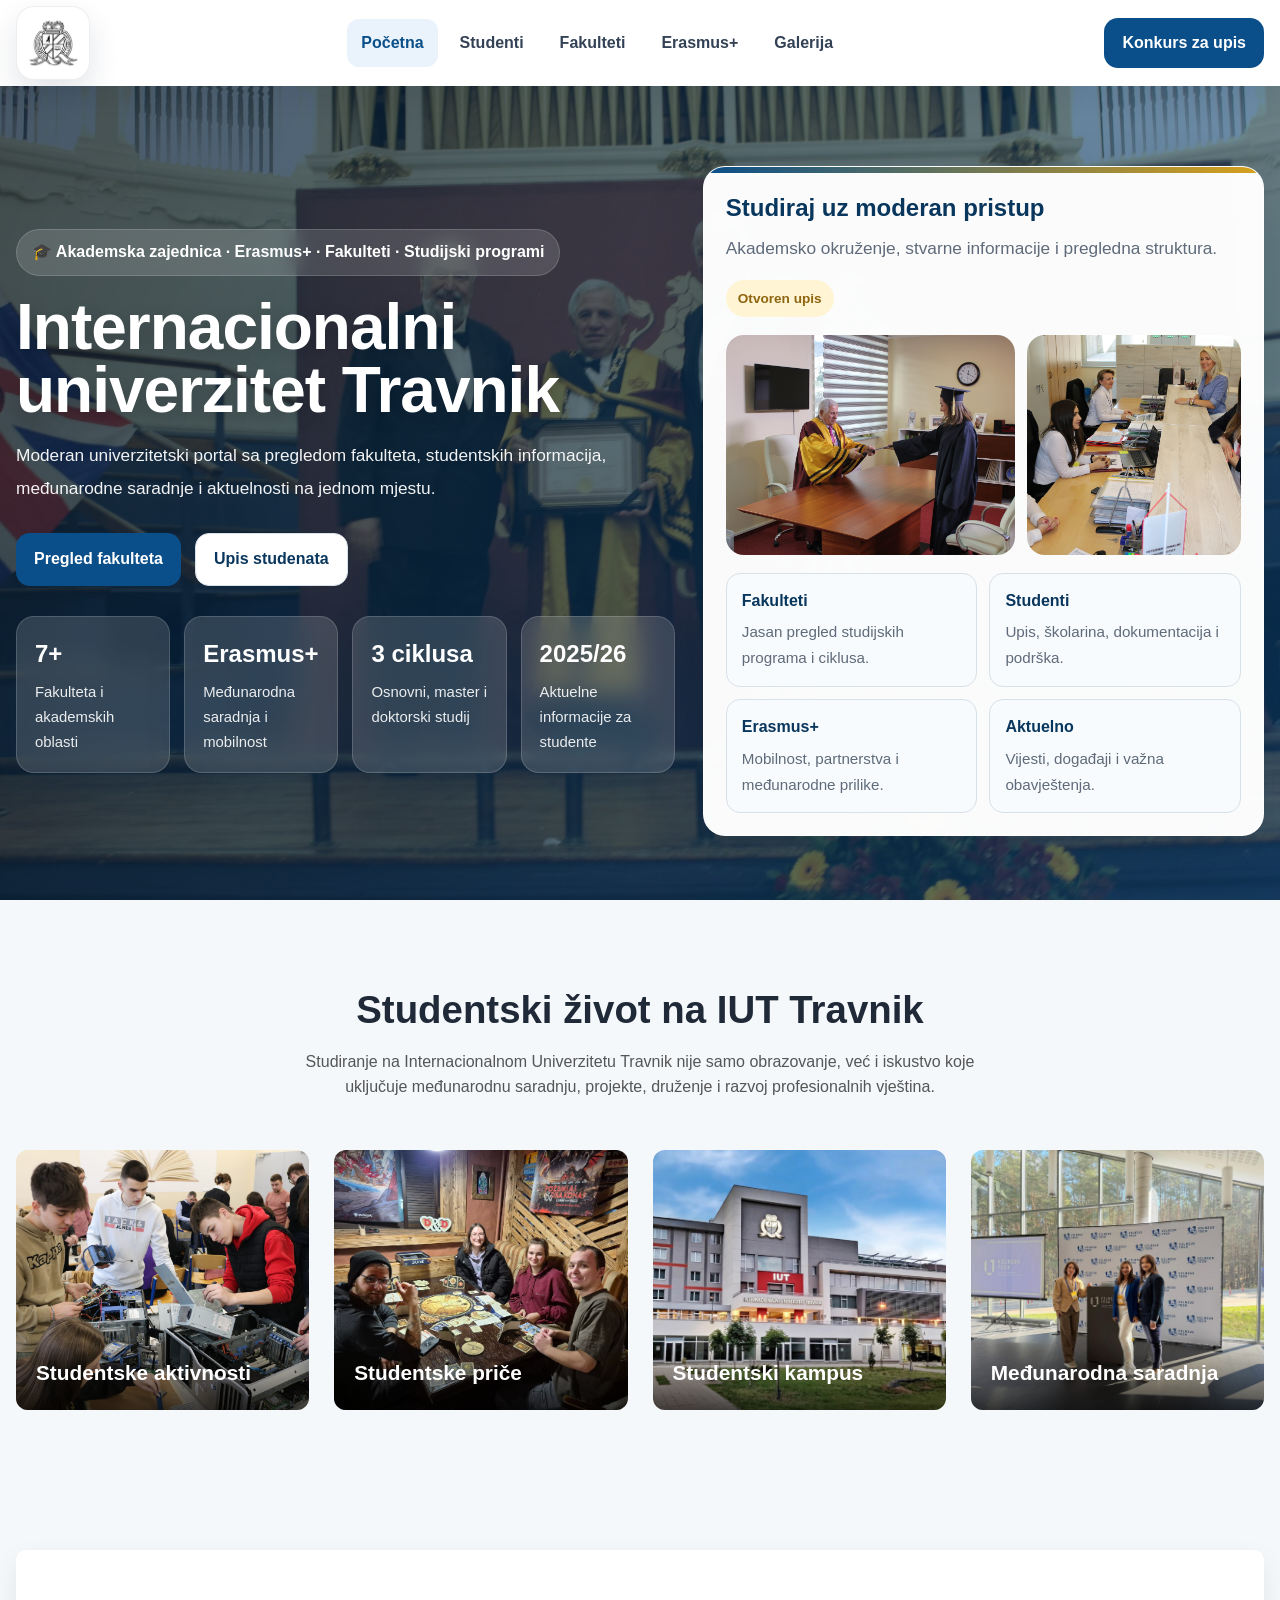
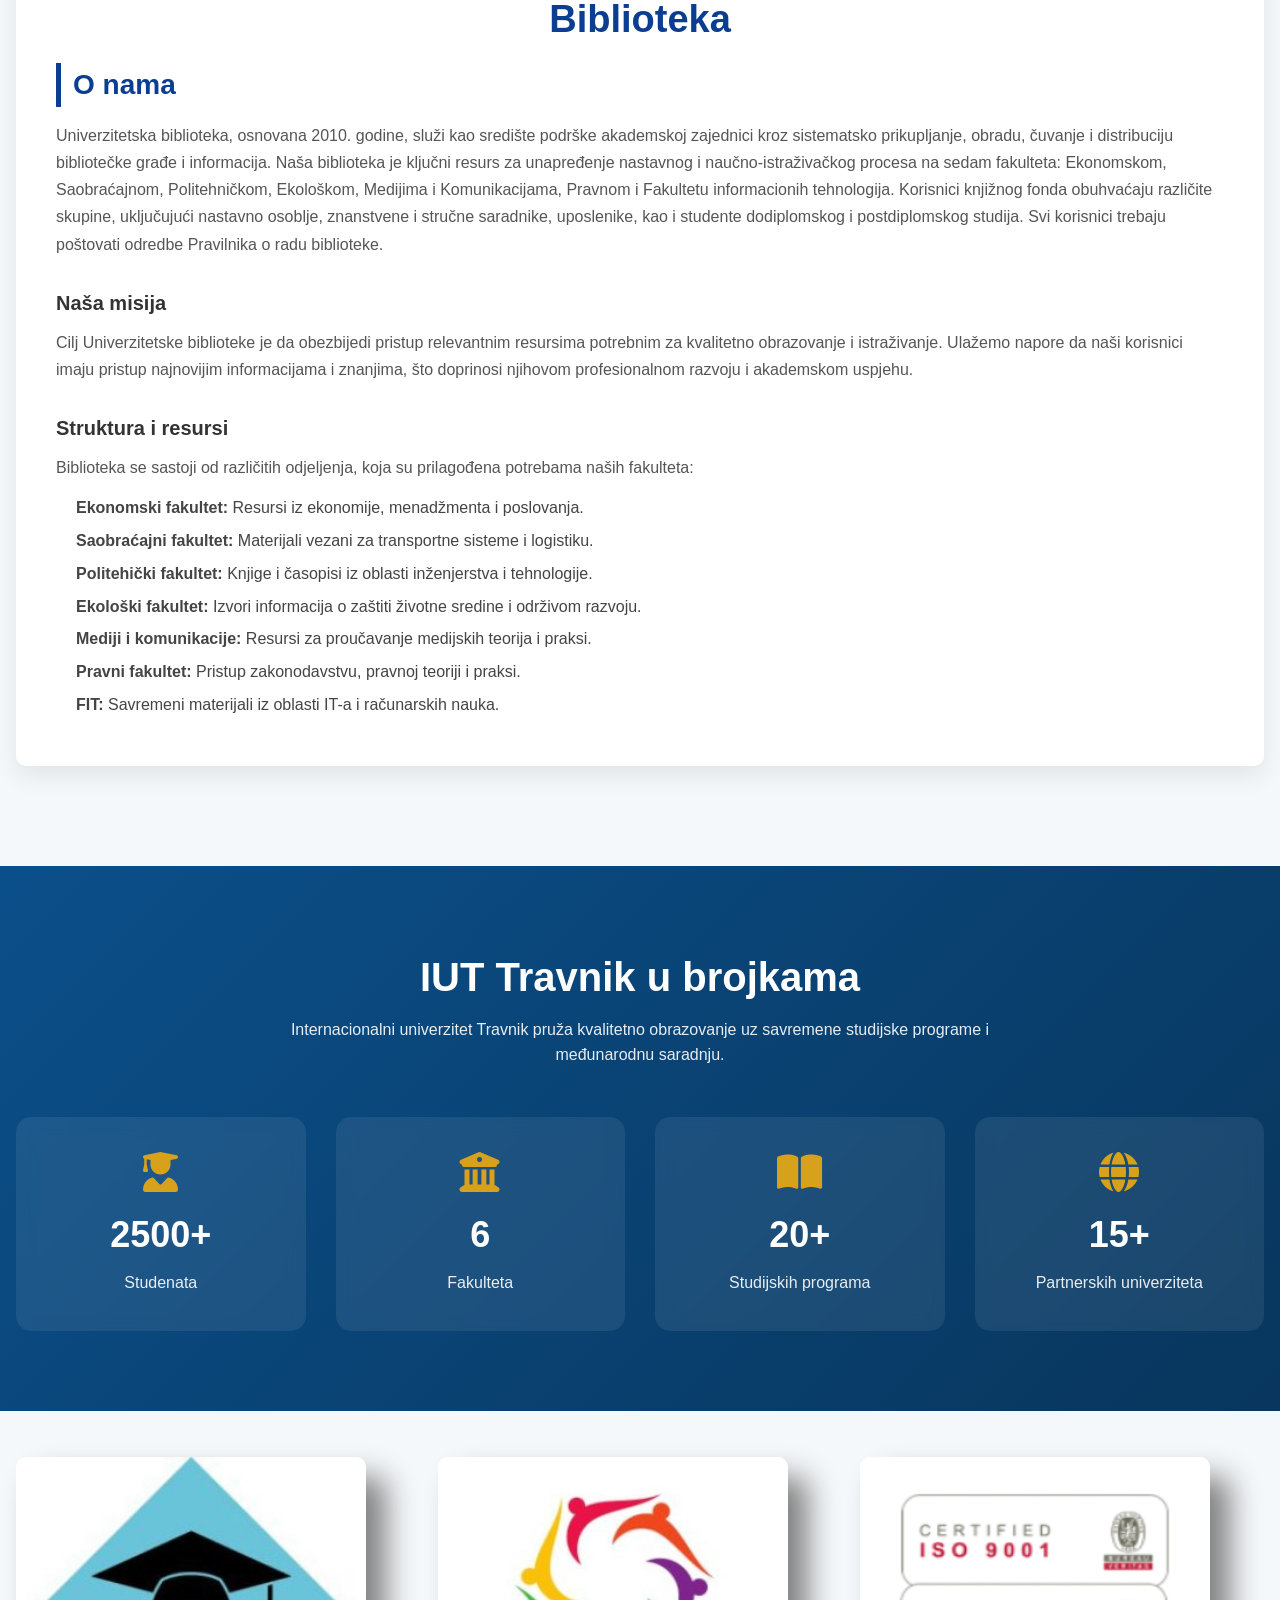
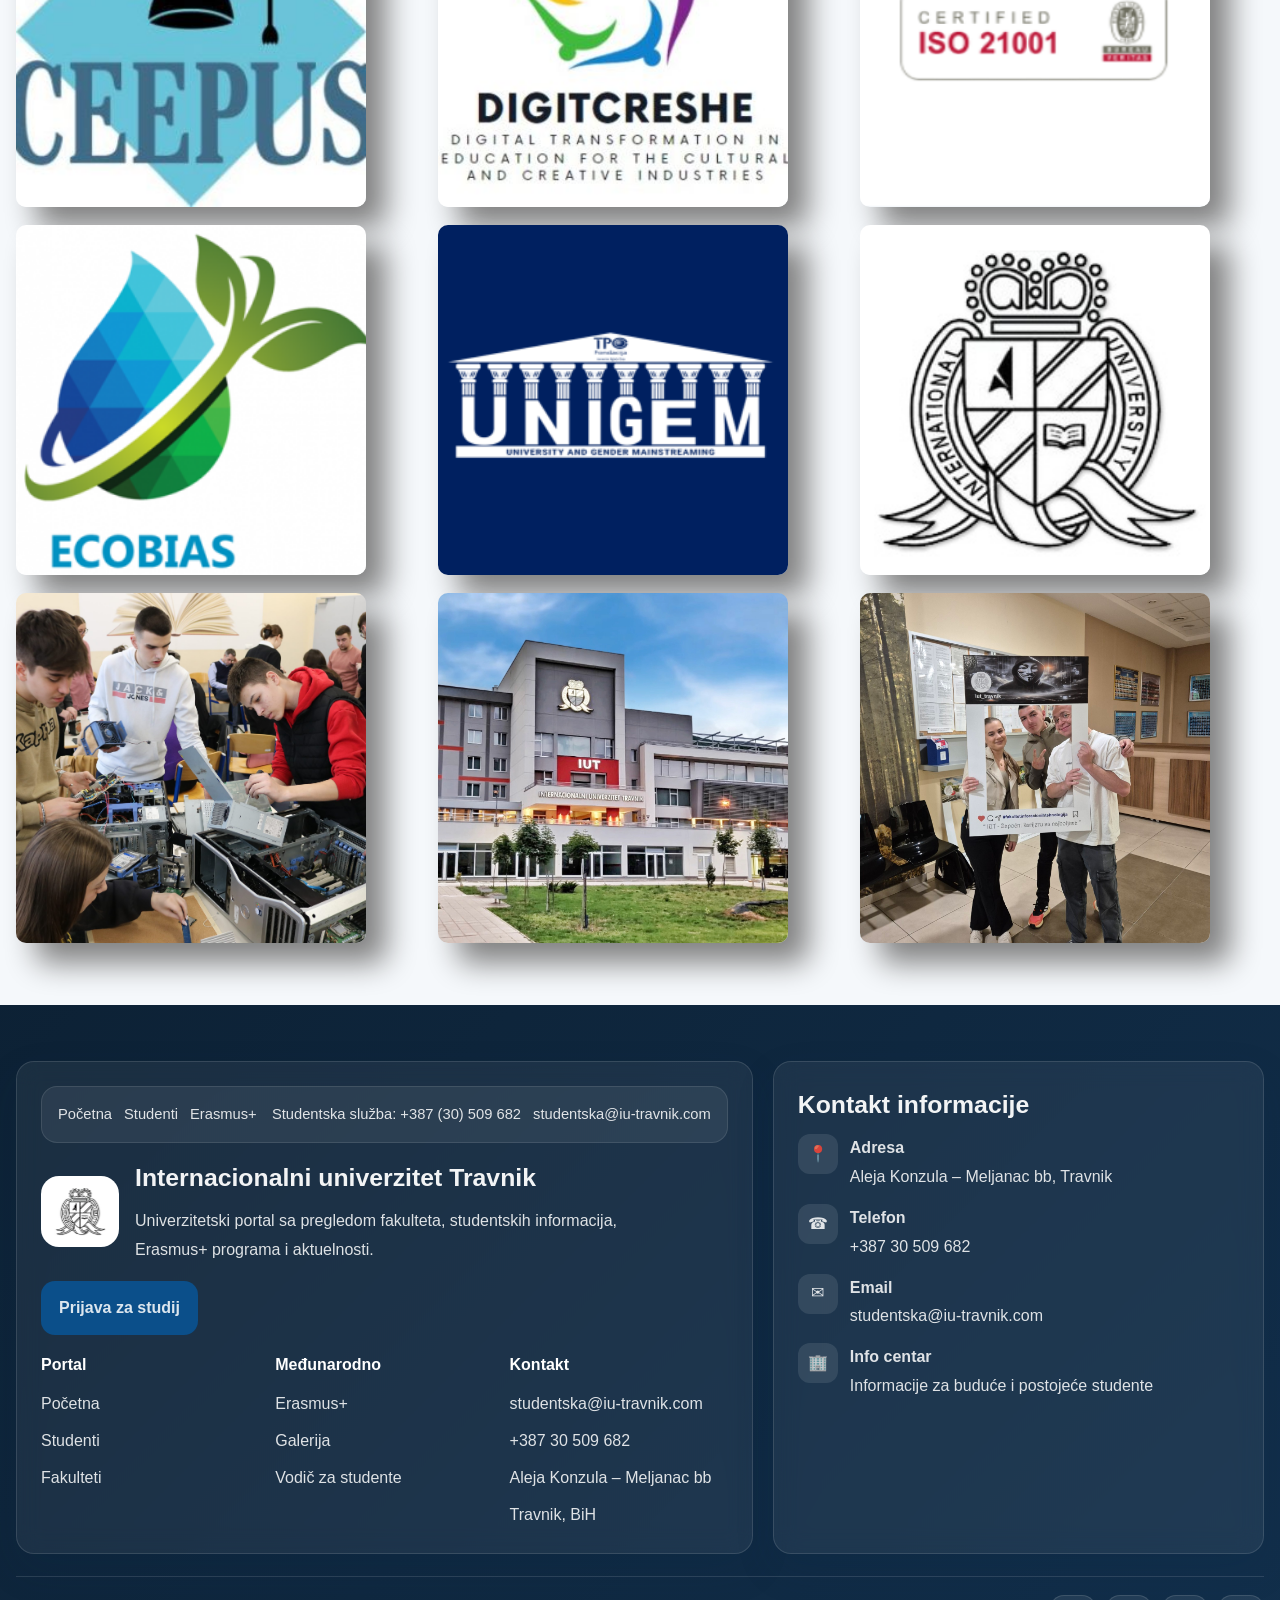
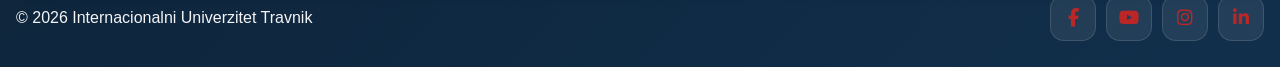
==== commit 4a7593ee: "Finished the project" ====
--- a/index.html
+++ b/index.html
@@ -94,8 +94,7 @@
             <div>
               <h2>Studiraj uz moderan pristup</h2>
               <p>
-                Akademsko okruženje, stvarne informacije i pregledna struktura
-                stranice.
+                Akademsko okruženje, stvarne informacije i pregledna struktura.
               </p>
             </div>
             <span class="panel-label">Otvoren upis</span>
@@ -136,51 +135,47 @@
     </section>
 
     <section class="campus-life">
-  <div class="container">
-
-    <div class="campus-header">
-      <h2>Studentski život na IUT Travnik</h2>
-      <p>
-        Studiranje na Internacionalnom Univerzitetu Travnik nije samo obrazovanje,
-        već i iskustvo koje uključuje međunarodnu saradnju, projekte, druženje
-        i razvoj profesionalnih vještina.
-      </p>
-    </div>
-
-    <div class="campus-grid">
-
-      <div class="campus-card">
-        <img src="assets/studenti 4.jpg" alt="Studentski život">
-        <div class="campus-overlay">
-          <h3>Studentske aktivnosti</h3>
-        </div>
-      </div>
-
-      <div class="campus-card">
-        <img src="assets/ja.jpg" alt="Predavanja">
-        <div class="campus-overlay">
-          <h3>Studentske priče</h3>
-        </div>
-      </div>
-
-      <div class="campus-card">
-        <img src="assets/faks.jpg" alt="Kampus">
-        <div class="campus-overlay">
-          <h3>Studentski kampus</h3>
-        </div>
-      </div>
-
-      <div class="campus-card">
-        <img src="assets/vilnius.jpg" alt="Međunarodni studenti">
-        <div class="campus-overlay">
-          <h3>Međunarodna saradnja</h3>
-        </div>
-      </div>
-
-    </div>
-
-  </div>
-</section>
+      <div class="container">
+        <div class="campus-header">
+          <h2>Studentski život na IUT Travnik</h2>
+          <p>
+            Studiranje na Internacionalnom Univerzitetu Travnik nije samo
+            obrazovanje, već i iskustvo koje uključuje međunarodnu saradnju,
+            projekte, druženje i razvoj profesionalnih vještina.
+          </p>
+        </div>
+
+        <div class="campus-grid">
+          <div class="campus-card">
+            <img src="assets/studenti 4.jpg" alt="Studentski život" />
+            <div class="campus-overlay">
+              <h3>Studentske aktivnosti</h3>
+            </div>
+          </div>
+
+          <div class="campus-card">
+            <img src="assets/ja.jpg" alt="Predavanja" />
+            <div class="campus-overlay">
+              <h3>Studentske priče</h3>
+            </div>
+          </div>
+
+          <div class="campus-card">
+            <img src="assets/faks.jpg" alt="Kampus" />
+            <div class="campus-overlay">
+              <h3>Studentski kampus</h3>
+            </div>
+          </div>
+
+          <div class="campus-card">
+            <img src="assets/vilnius.jpg" alt="Međunarodni studenti" />
+            <div class="campus-overlay">
+              <h3>Međunarodna saradnja</h3>
+            </div>
+          </div>
+        </div>
+      </div>
+    </section>
 
     <section class="student-section">
       <div class="container">
@@ -222,75 +217,73 @@
 
           <ul>
             <li>
-              <span style="font-weight: bold;">Ekonomski fakultet:</span> Resursi iz ekonomije, menadžmenta i
-              poslovanja.
-            </li>
-            <li>
-              <span style="font-weight: bold;">Saobraćajni fakultet:</span> Materijali vezani za transportne sisteme i
-              logistiku.
-            </li>
-            <li>
-                <span style="font-weight: bold;">Politehički fakultet:</span> Knjige i časopisi iz oblasti inženjerstva i
-              tehnologije.
-            </li>
-            <li>
-            <span style="font-weight: bold;">Ekološki fakultet:</span> Izvori informacija o zaštiti životne sredine i
-              održivom razvoju.
-            </li>
-            <li>
-             <span style="font-weight: bold;">Mediji i komunikacije:</span> Resursi za proučavanje medijskih teorija i
-              praksi.
-            </li>
-            <li>
-             <span style="font-weight: bold;">Pravni fakultet:</span> Pristup zakonodavstvu, pravnoj teoriji i praksi.
-            </li>
-            <li>
-             <span style="font-weight: bold;">FIT:</span> Savremeni materijali iz
-              oblasti IT-a i računarskih nauka.
+              <span style="font-weight: bold">Ekonomski fakultet:</span> Resursi
+              iz ekonomije, menadžmenta i poslovanja.
+            </li>
+            <li>
+              <span style="font-weight: bold">Saobraćajni fakultet:</span>
+              Materijali vezani za transportne sisteme i logistiku.
+            </li>
+            <li>
+              <span style="font-weight: bold">Politehički fakultet:</span>
+              Knjige i časopisi iz oblasti inženjerstva i tehnologije.
+            </li>
+            <li>
+              <span style="font-weight: bold">Ekološki fakultet:</span> Izvori
+              informacija o zaštiti životne sredine i održivom razvoju.
+            </li>
+            <li>
+              <span style="font-weight: bold">Mediji i komunikacije:</span>
+              Resursi za proučavanje medijskih teorija i praksi.
+            </li>
+            <li>
+              <span style="font-weight: bold">Pravni fakultet:</span> Pristup
+              zakonodavstvu, pravnoj teoriji i praksi.
+            </li>
+            <li>
+              <span style="font-weight: bold">FIT:</span> Savremeni materijali
+              iz oblasti IT-a i računarskih nauka.
             </li>
           </ul>
         </div>
-        </section>
-
-       <section class="stats-section">
-  <div class="container">
-
-    <h2 class="section-title">IUT Travnik u brojkama</h2>
-    <p class="section-subtitle">
-      Internacionalni univerzitet Travnik pruža kvalitetno obrazovanje uz savremene studijske programe i međunarodnu saradnju.
-    </p>
-
-    <div class="stats-grid">
-
-      <div class="stat-card">
-        <i class="fa-solid fa-user-graduate"></i>
-        <h3>2500+</h3>
-        <p>Studenata</p>
-      </div>
-
-      <div class="stat-card">
-        <i class="fa-solid fa-building-columns"></i>
-        <h3>6</h3>
-        <p>Fakulteta</p>
-      </div>
-
-      <div class="stat-card">
-        <i class="fa-solid fa-book-open"></i>
-        <h3>20+</h3>
-        <p>Studijskih programa</p>
-      </div>
-
-      <div class="stat-card">
-        <i class="fa-solid fa-globe"></i>
-        <h3>15+</h3>
-        <p>Partnerskih univerziteta</p>
-      </div>
-
-    </div>
-
-  </div>
-</section>
-    
+      </div>
+    </section>
+
+    <section class="stats-section">
+      <div class="container">
+        <h2 class="section-title">IUT Travnik u brojkama</h2>
+        <p class="section-subtitle">
+          Internacionalni univerzitet Travnik pruža kvalitetno obrazovanje uz
+          savremene studijske programe i međunarodnu saradnju.
+        </p>
+
+        <div class="stats-grid">
+          <div class="stat-card">
+            <i class="fa-solid fa-user-graduate"></i>
+            <h3>2500+</h3>
+            <p>Studenata</p>
+          </div>
+
+          <div class="stat-card">
+            <i class="fa-solid fa-building-columns"></i>
+            <h3>6</h3>
+            <p>Fakulteta</p>
+          </div>
+
+          <div class="stat-card">
+            <i class="fa-solid fa-book-open"></i>
+            <h3>20+</h3>
+            <p>Studijskih programa</p>
+          </div>
+
+          <div class="stat-card">
+            <i class="fa-solid fa-globe"></i>
+            <h3>15+</h3>
+            <p>Partnerskih univerziteta</p>
+          </div>
+        </div>
+      </div>
+    </section>
 
     <section class="section">
       <div class="container grid">
@@ -305,8 +298,6 @@
         <img class="img-index" src="assets/studenti.jpg" />
       </div>
     </section>
-
-    
 
     <footer class="footer">
       <div class="container">
--- a/style.css
+++ b/style.css
@@ -337,6 +337,7 @@
   justify-content: space-between;
   gap: 16px;
   align-items: flex-start;
+  flex-wrap: wrap; /* Ispravka za mobilne telefone */
 }
 
 .panel-top h2 {
@@ -1040,6 +1041,10 @@
     text-align: center;
     max-width: 100%;
   }
+
+  .hero-panel {
+    padding: 16px;
+  }
 }
 
 /* CARD HOVER ANIMATION */
@@ -1079,10 +1084,6 @@
   transform: scale(1.08);
 }
 
-/* ========================= */
-/* ERASMUS PAGE STYLE */
-/* ========================= */
-
 .erasmus-section {
   padding: 80px 10%;
   background: #f9fafb;
@@ -1173,10 +1174,6 @@
     grid-template-columns: 1fr;
   }
 }
-
-/* ========================= */
-/* ERASMUS PAGE */
-/* ========================= */
 
 .erasmus-intro {
   padding: 80px 0;
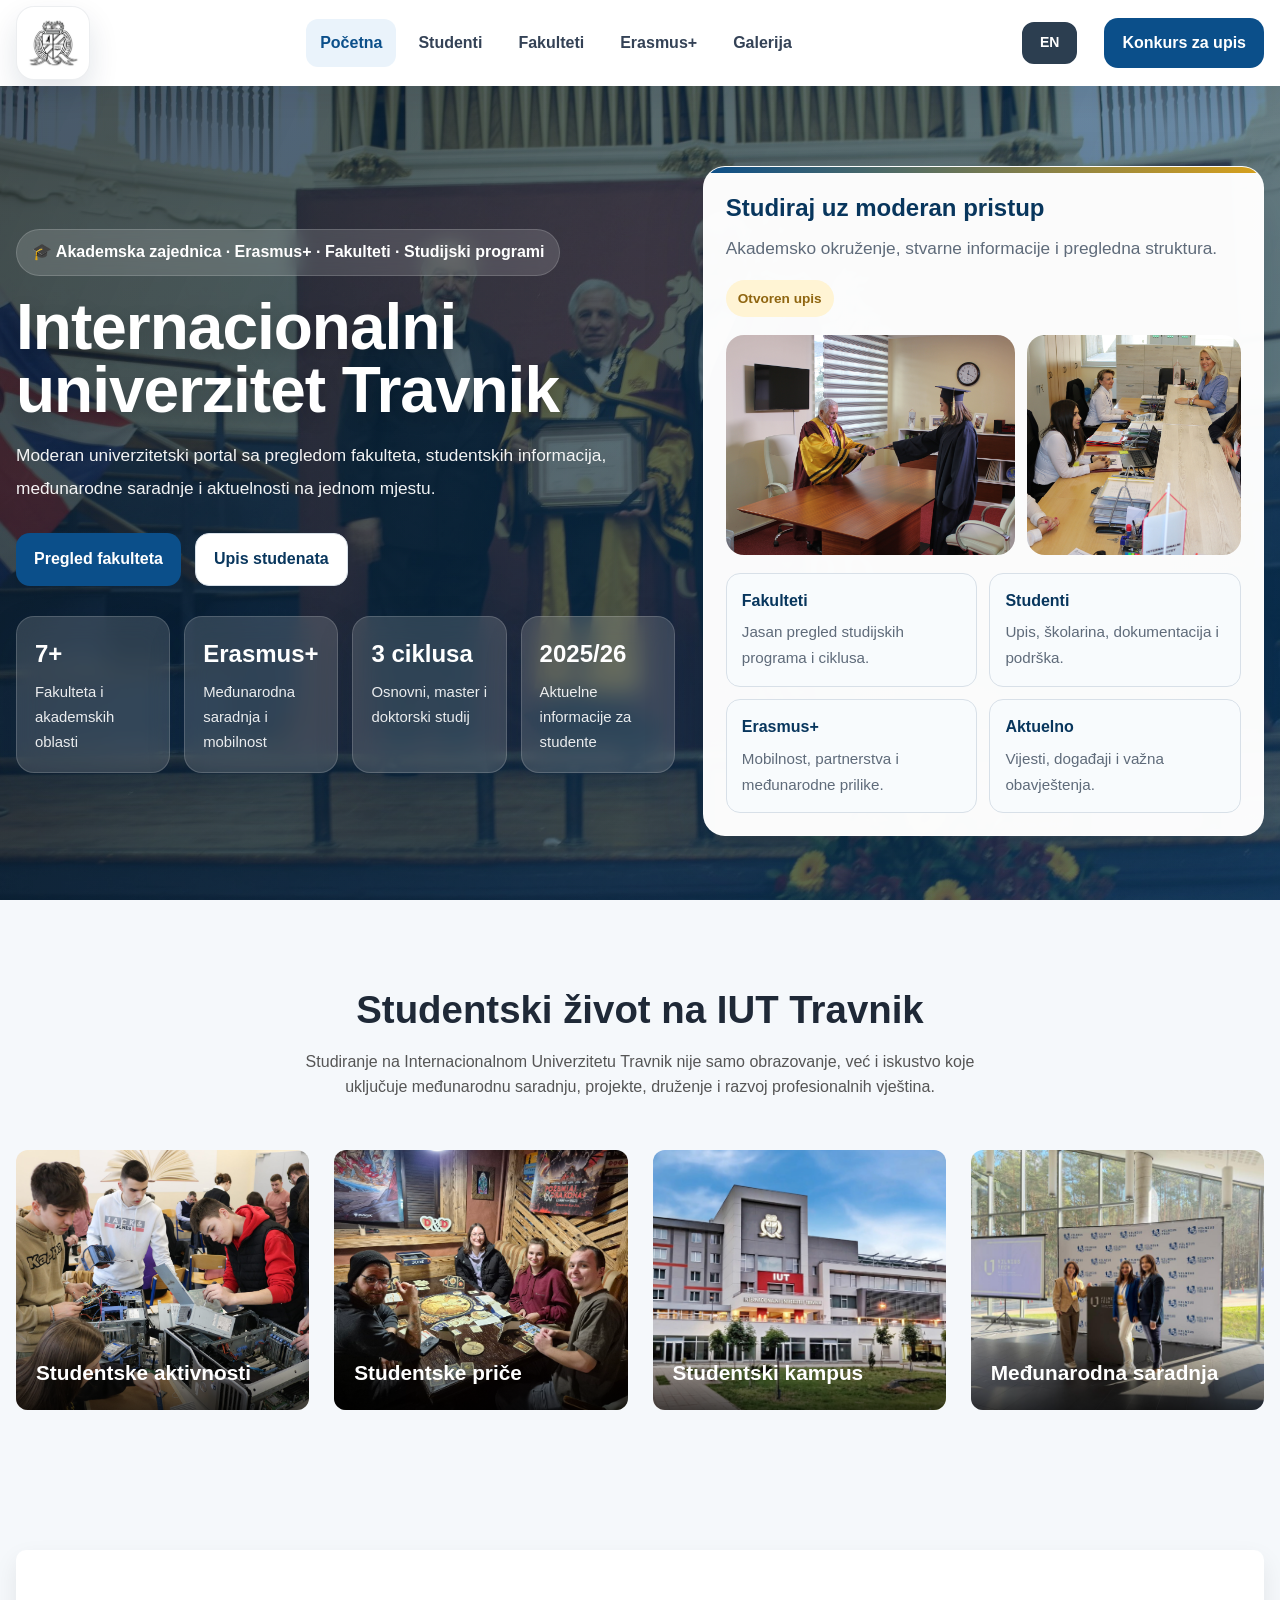
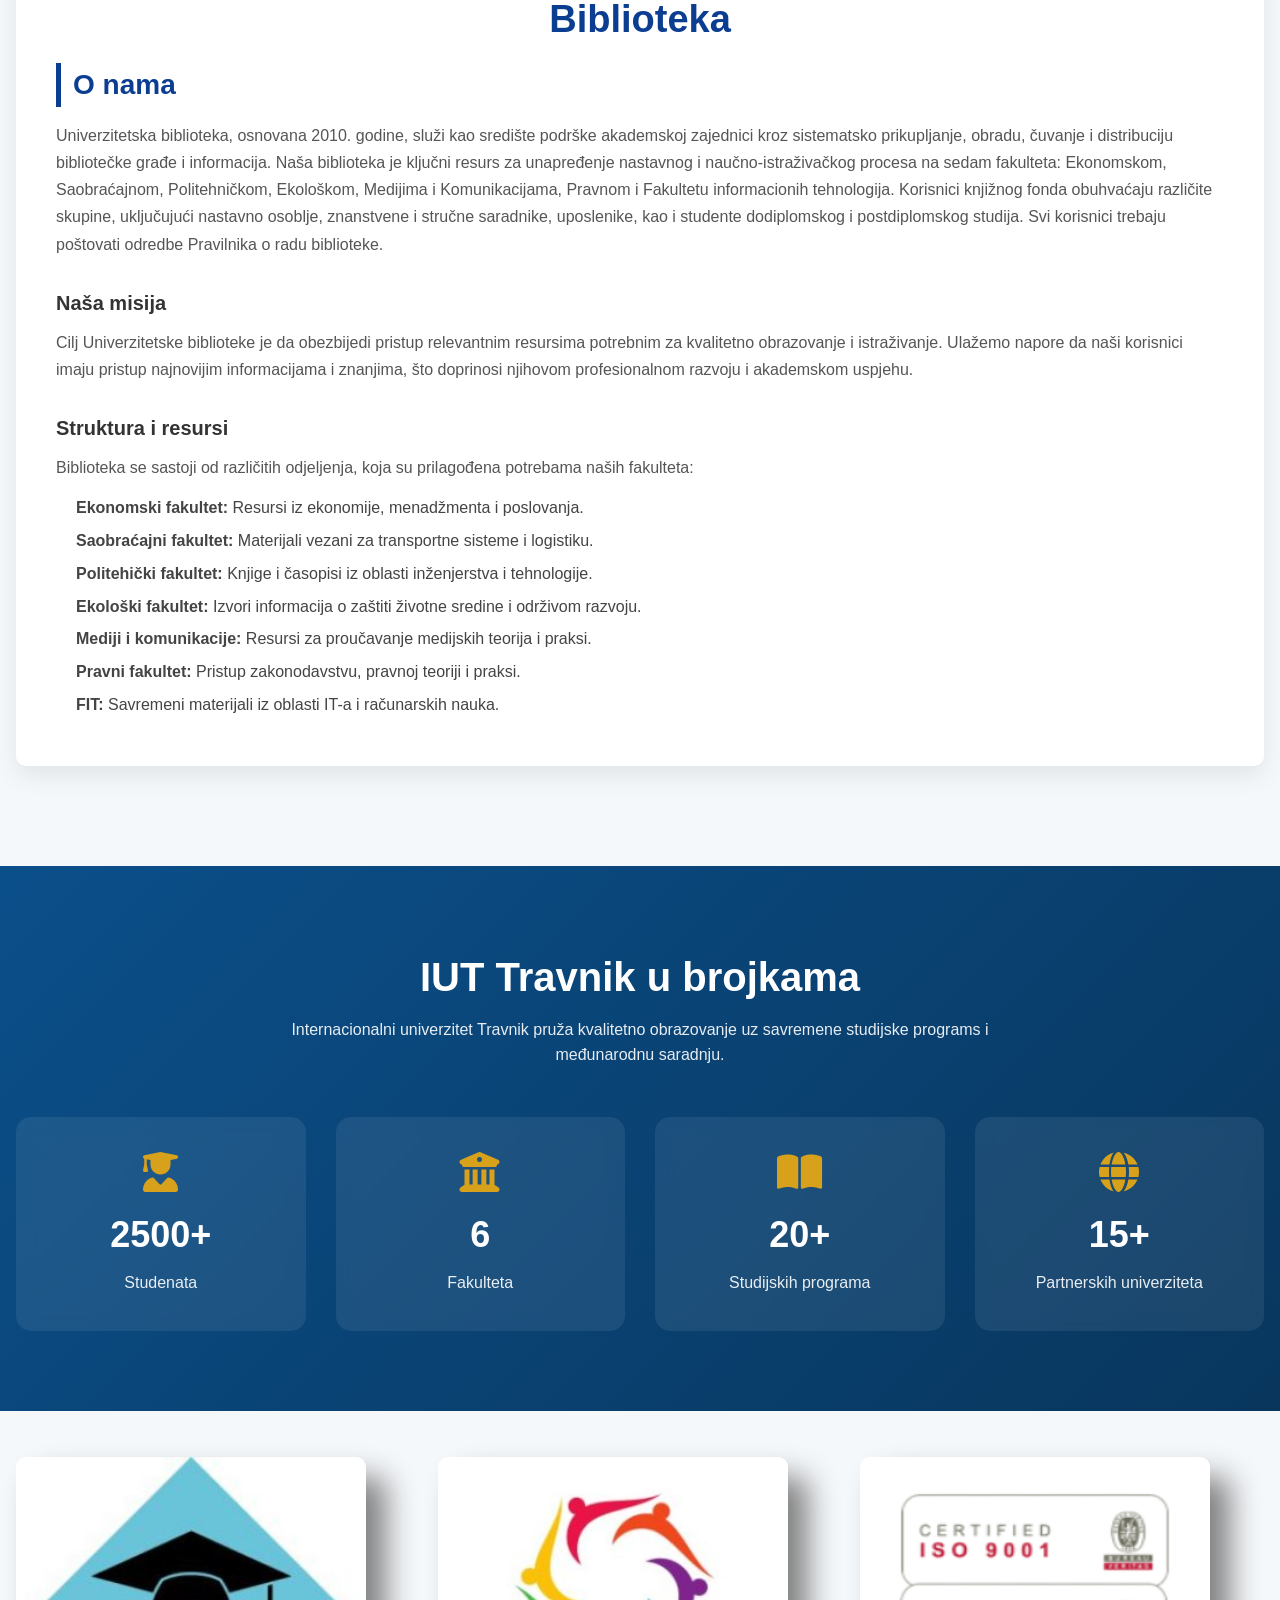
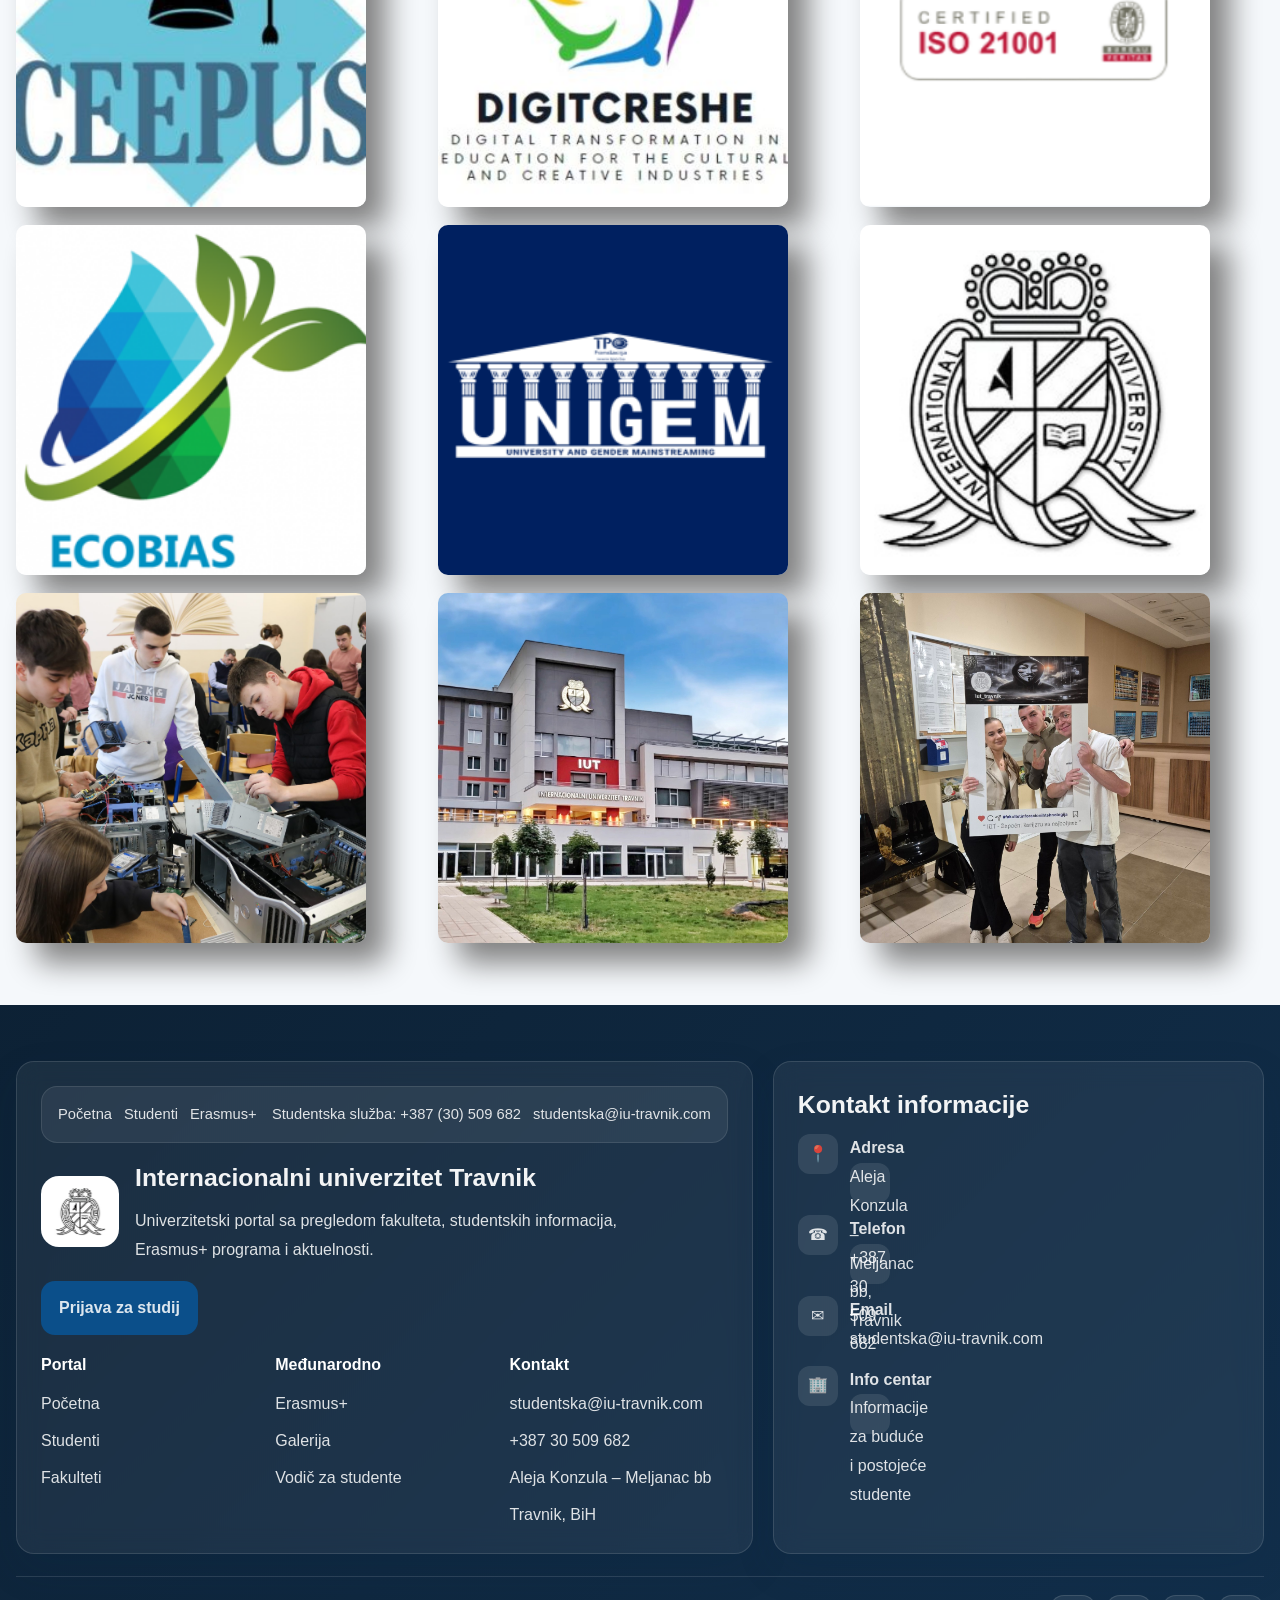
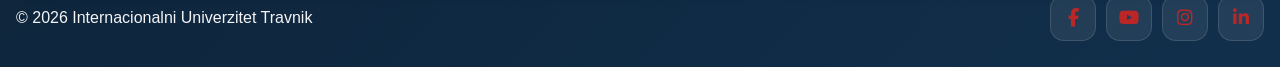
==== commit 612da5bf: "added translation" ====
--- a/index.html
+++ b/index.html
@@ -25,15 +25,18 @@
         </a>
 
         <nav class="main-nav" id="mainNav">
-          <a href="index.html" class="nav-link active">Početna</a>
-          <a href="studenti.html" class="nav-link">Studenti</a>
-          <a href="fakulteti.html" class="nav-link">Fakulteti</a>
-          <a href="erasmus.html" class="nav-link">Erasmus+</a>
-          <a href="galerija.html" class="nav-link">Galerija</a>
+          <a href="index.html" class="nav-link active" data-key="navPocetna">Početna</a>
+          <a href="studenti.html" class="nav-link" data-key="navStudenti">Studenti</a>
+          <a href="fakulteti.html" class="nav-link" data-key="navFakulteti">Fakulteti</a>
+          <a href="erasmus.html" class="nav-link" data-key="navErasmus">Erasmus+</a>
+          <a href="galerija.html" class="nav-link" data-key="navGalerija">Galerija</a>
         </nav>
 
         <div class="header-actions">
-          <a href="studenti.html" class="header-btn">Konkurs za upis</a>
+          <!-- Cisto dugme za jezik sa klasom -->
+          <button id="langToggle" class="lang-toggle-btn">EN</button>
+          
+          <a href="studenti.html" class="header-btn" data-key="btnKonkurs">Konkurs za upis</a>
           <button class="menu-toggle" id="menuToggle" aria-label="Otvori meni">
             ☰
           </button>
@@ -46,45 +49,41 @@
 
       <div class="container hero-grid">
         <div class="hero-copy">
-          <div class="hero-tag">
+          <div class="hero-tag" data-key="heroTag">
             🎓 Akademska zajednica · Erasmus+ · Fakulteti · Studijski programi
           </div>
 
-          <h1>Internacionalni univerzitet Travnik</h1>
-
-          <p>
+          <h1 data-key="heroNaslov">Internacionalni univerzitet Travnik</h1>
+
+          <p data-key="heroOpis">
             Moderan univerzitetski portal sa pregledom fakulteta, studentskih
             informacija, međunarodne saradnje i aktuelnosti na jednom mjestu.
           </p>
 
           <div class="hero-actions">
-            <a href="fakulteti.html" class="hero-btn primary"
-              >Pregled fakulteta</a
-            >
-            <a href="studenti.html" class="hero-btn secondary"
-              >Upis studenata</a
-            >
+            <a href="fakulteti.html" class="hero-btn primary" data-key="btnPregled">Pregled fakulteta</a>
+            <a href="studenti.html" class="hero-btn secondary" data-key="btnUpis">Upis studenata</a>
           </div>
 
           <div class="hero-stats">
             <article class="stat-box">
-              <strong>7+</strong>
-              <span>Fakulteta i akademskih oblasti</span>
+              <strong data-key="stat1Broj">7+</strong>
+              <span data-key="stat1Opis">Fakulteta i akademskih oblasti</span>
             </article>
 
             <article class="stat-box">
-              <strong>Erasmus+</strong>
-              <span>Međunarodna saradnja i mobilnost</span>
+              <strong data-key="stat2Broj">Erasmus+</strong>
+              <span data-key="stat2Opis">Međunarodna saradnja i mobilnost</span>
             </article>
 
             <article class="stat-box">
-              <strong>3 ciklusa</strong>
-              <span>Osnovni, master i doktorski studij</span>
+              <strong data-key="stat3Broj">3 ciklusa</strong>
+              <span data-key="stat3Opis">Osnovni, master i doktorski studij</span>
             </article>
 
             <article class="stat-box">
-              <strong>2025/26</strong>
-              <span>Aktuelne informacije za studente</span>
+              <strong data-key="stat4Broj">2025/26</strong>
+              <span data-key="stat4Opis">Aktuelne informacije za studente</span>
             </article>
           </div>
         </div>
@@ -92,12 +91,12 @@
         <aside class="hero-panel reveal">
           <div class="panel-top">
             <div>
-              <h2>Studiraj uz moderan pristup</h2>
-              <p>
+              <h2 data-key="panelNaslov">Studiraj uz moderan pristup</h2>
+              <p data-key="panelOpis">
                 Akademsko okruženje, stvarne informacije i pregledna struktura.
               </p>
             </div>
-            <span class="panel-label">Otvoren upis</span>
+            <span class="panel-label" data-key="panelLabel">Otvoren upis</span>
           </div>
 
           <div class="panel-media-grid">
@@ -111,23 +110,23 @@
 
           <div class="panel-grid">
             <div class="panel-mini">
-              <strong>Fakulteti</strong>
-              <span>Jasan pregled studijskih programa i ciklusa.</span>
+              <strong data-key="miniFakulteti">Fakulteti</strong>
+              <span data-key="miniFakultetiOpis">Jasan pregled studijskih programa i ciklusa.</span>
             </div>
 
             <div class="panel-mini">
-              <strong>Studenti</strong>
-              <span>Upis, školarina, dokumentacija i podrška.</span>
+              <strong data-key="miniStudenti">Studenti</strong>
+              <span data-key="miniStudentiOpis">Upis, školarina, dokumentacija i podrška.</span>
             </div>
 
             <div class="panel-mini">
-              <strong>Erasmus+</strong>
-              <span>Mobilnost, partnerstva i međunarodne prilike.</span>
+              <strong data-key="miniErasmus">Erasmus+</strong>
+              <span data-key="miniErasmusOpis">Mobilnost, partnerstva i međunarodne prilike.</span>
             </div>
 
             <div class="panel-mini">
-              <strong>Aktuelno</strong>
-              <span>Vijesti, događaji i važna obavještenja.</span>
+              <strong data-key="miniAktuelno">Aktuelno</strong>
+              <span data-key="miniAktuelnoOpis">Vijesti, događaji i važna obavještenja.</span>
             </div>
           </div>
         </aside>
@@ -137,8 +136,8 @@
     <section class="campus-life">
       <div class="container">
         <div class="campus-header">
-          <h2>Studentski život na IUT Travnik</h2>
-          <p>
+          <h2 data-key="campusNaslov">Studentski život na IUT Travnik</h2>
+          <p data-key="campusOpis">
             Studiranje na Internacionalnom Univerzitetu Travnik nije samo
             obrazovanje, već i iskustvo koje uključuje međunarodnu saradnju,
             projekte, druženje i razvoj profesionalnih vještina.
@@ -149,28 +148,28 @@
           <div class="campus-card">
             <img src="assets/studenti 4.jpg" alt="Studentski život" />
             <div class="campus-overlay">
-              <h3>Studentske aktivnosti</h3>
+              <h3 data-key="campusAktivnosti">Studentske aktivnosti</h3>
             </div>
           </div>
 
           <div class="campus-card">
             <img src="assets/ja.jpg" alt="Predavanja" />
             <div class="campus-overlay">
-              <h3>Studentske priče</h3>
+              <h3 data-key="campusPrice">Studentske priče</h3>
             </div>
           </div>
 
           <div class="campus-card">
             <img src="assets/faks.jpg" alt="Kampus" />
             <div class="campus-overlay">
-              <h3>Studentski kampus</h3>
+              <h3 data-key="campusKampus">Studentski kampus</h3>
             </div>
           </div>
 
           <div class="campus-card">
             <img src="assets/vilnius.jpg" alt="Međunarodni studenti" />
             <div class="campus-overlay">
-              <h3>Međunarodna saradnja</h3>
+              <h3 data-key="campusSaradnja">Međunarodna saradnja</h3>
             </div>
           </div>
         </div>
@@ -180,11 +179,11 @@
     <section class="student-section">
       <div class="container">
         <div class="student-box">
-          <h2 style="text-align: center; font-size: 38px">Biblioteka</h2>
-
-          <h2 class="cycle-title">O nama</h2>
-
-          <p>
+          <h2 style="text-align: center; font-size: 38px" data-key="bibNaslov">Biblioteka</h2>
+
+          <h2 class="cycle-title" data-key="bibOnama">O nama</h2>
+
+          <p data-key="bibOpis1">
             Univerzitetska biblioteka, osnovana 2010. godine, služi kao središte
             podrške akademskoj zajednici kroz sistematsko prikupljanje, obradu,
             čuvanje i distribuciju bibliotečke građe i informacija. Naša
@@ -198,9 +197,9 @@
             poštovati odredbe Pravilnika o radu biblioteke.
           </p>
 
-          <h3>Naša misija</h3>
-
-          <p>
+          <h3 data-key="bibMisija">Naša misija</h3>
+
+          <p data-key="bibOpis2">
             Cilj Univerzitetske biblioteke je da obezbijedi pristup relevantnim
             resursima potrebnim za kvalitetno obrazovanje i istraživanje.
             Ulažemo napore da naši korisnici imaju pristup najnovijim
@@ -208,41 +207,34 @@
             razvoju i akademskom uspjehu.
           </p>
 
-          <h3>Struktura i resursi</h3>
-
-          <p>
+          <h3 data-key="bibStruktura">Struktura i resursi</h3>
+
+          <p data-key="bibOpis3">
             Biblioteka se sastoji od različitih odjeljenja, koja su prilagođena
             potrebama naših fakulteta:
           </p>
 
           <ul>
             <li>
-              <span style="font-weight: bold">Ekonomski fakultet:</span> Resursi
-              iz ekonomije, menadžmenta i poslovanja.
-            </li>
-            <li>
-              <span style="font-weight: bold">Saobraćajni fakultet:</span>
-              Materijali vezani za transportne sisteme i logistiku.
-            </li>
-            <li>
-              <span style="font-weight: bold">Politehički fakultet:</span>
-              Knjige i časopisi iz oblasti inženjerstva i tehnologije.
-            </li>
-            <li>
-              <span style="font-weight: bold">Ekološki fakultet:</span> Izvori
-              informacija o zaštiti životne sredine i održivom razvoju.
-            </li>
-            <li>
-              <span style="font-weight: bold">Mediji i komunikacije:</span>
-              Resursi za proučavanje medijskih teorija i praksi.
-            </li>
-            <li>
-              <span style="font-weight: bold">Pravni fakultet:</span> Pristup
-              zakonodavstvu, pravnoj teoriji i praksi.
-            </li>
-            <li>
-              <span style="font-weight: bold">FIT:</span> Savremeni materijali
-              iz oblasti IT-a i računarskih nauka.
+              <span style="font-weight: bold" data-key="bibEkonomski">Ekonomski fakultet:</span> <span data-key="bibEkoOpis">Resursi iz ekonomije, menadžmenta i poslovanja.</span>
+            </li>
+            <li>
+              <span style="font-weight: bold" data-key="bibSaobracajni">Saobraćajni fakultet:</span> <span data-key="bibSaobOpis">Materijali vezani za transportne sisteme i logistiku.</span>
+            </li>
+            <li>
+              <span style="font-weight: bold" data-key="bibPolitehnicki">Politehički fakultet:</span> <span data-key="bibPoliOpis">Knjige i časopisi iz oblasti inženjerstva i tehnologije.</span>
+            </li>
+            <li>
+              <span style="font-weight: bold" data-key="bibEkoloski">Ekološki fakultet:</span> <span data-key="bibEkolOpis">Izvori informacija o zaštiti životne sredine i održivom razvoju.</span>
+            </li>
+            <li>
+              <span style="font-weight: bold" data-key="bibMediji">Mediji i komunikacije:</span> <span data-key="bibMedijiOpis">Resursi za proučavanje medijskih teorija i praksi.</span>
+            </li>
+            <li>
+              <span style="font-weight: bold" data-key="bibPravni">Pravni fakultet:</span> <span data-key="bibPravniOpis">Pristup zakonodavstvu, pravnoj teoriji i praksi.</span>
+            </li>
+            <li>
+              <span style="font-weight: bold" data-key="bibFit">FIT:</span> <span data-key="bibFitOpis">Savremeni materijali iz oblasti IT-a i računarskih nauka.</span>
             </li>
           </ul>
         </div>
@@ -251,35 +243,35 @@
 
     <section class="stats-section">
       <div class="container">
-        <h2 class="section-title">IUT Travnik u brojkama</h2>
-        <p class="section-subtitle">
+        <h2 class="section-title" data-key="statsNaslov">IUT Travnik u brojkama</h2>
+        <p class="section-subtitle" data-key="statsOpis">
           Internacionalni univerzitet Travnik pruža kvalitetno obrazovanje uz
-          savremene studijske programe i međunarodnu saradnju.
+          savremene studijske programs i međunarodnu saradnju.
         </p>
 
         <div class="stats-grid">
           <div class="stat-card">
             <i class="fa-solid fa-user-graduate"></i>
             <h3>2500+</h3>
-            <p>Studenata</p>
+            <p data-key="statCard1Tekst">Studenata</p>
           </div>
 
           <div class="stat-card">
             <i class="fa-solid fa-building-columns"></i>
             <h3>6</h3>
-            <p>Fakulteta</p>
+            <p data-key="statCard2Tekst">Fakulteta</p>
           </div>
 
           <div class="stat-card">
             <i class="fa-solid fa-book-open"></i>
             <h3>20+</h3>
-            <p>Studijskih programa</p>
+            <p data-key="statCard3Tekst">Studijskih programa</p>
           </div>
 
           <div class="stat-card">
             <i class="fa-solid fa-globe"></i>
             <h3>15+</h3>
-            <p>Partnerskih univerziteta</p>
+            <p data-key="statCard4Tekst">Partnerskih univerziteta</p>
           </div>
         </div>
       </div>
@@ -305,12 +297,12 @@
           <article class="footer-card">
             <div class="footer-mini-topbar">
               <div class="footer-mini-topbar-left">
-                <a class="footer-mini-link" href="index.html">Početna</a>
-                <a class="footer-mini-link" href="studenti.html">Studenti</a>
-                <a class="footer-mini-link" href="erasmus.html">Erasmus+</a>
+                <a class="footer-mini-link" href="index.html" data-key="footerMiniPocetna">Početna</a>
+                <a class="footer-mini-link" href="studenti.html" data-key="footerMiniStudenti">Studenti</a>
+                <a class="footer-mini-link" href="erasmus.html" data-key="footerMiniErasmus">Erasmus+</a>
               </div>
               <div class="footer-mini-topbar-right">
-                <span class="footer-mini-info"
+                <span class="footer-mini-info" data-key="footerStudSluzba"
                   >Studentska služba: +387 (30) 509 682</span
                 >
                 <a
@@ -324,37 +316,37 @@
             <div class="footer-brand">
               <img src="assets/iut.jpg" alt="IUT Travnik logo" />
               <div>
-                <h3>Internacionalni univerzitet Travnik</h3>
-                <p>
+                <h3 data-key="footerUniverzitet">Internacionalni univerzitet Travnik</h3>
+                <p data-key="footerUniverzitetOpis">
                   Univerzitetski portal sa pregledom fakulteta, studentskih
                   informacija, Erasmus+ programa i aktuelnosti.
                 </p>
               </div>
             </div>
 
-            <a href="studenti.html" class="footer-cta">Prijava za studij</a>
+            <a href="studenti.html" class="footer-cta" data-key="footerPrijava">Prijava za studij</a>
 
             <div class="footer-links-grid">
               <div class="footer-column">
-                <h4>Portal</h4>
+                <h4 data-key="footerPortalNaslov">Portal</h4>
                 <ul>
-                  <li><a href="index.html">Početna</a></li>
-                  <li><a href="studenti.html">Studenti</a></li>
-                  <li><a href="fakulteti.html">Fakulteti</a></li>
+                  <li><a href="index.html" data-key="footerLinkPocetna">Početna</a></li>
+                  <li><a href="studenti.html" data-key="footerLinkStudenti">Studenti</a></li>
+                  <li><a href="fakulteti.html" data-key="footerLinkFakulteti">Fakulteti</a></li>
                 </ul>
               </div>
 
               <div class="footer-column">
-                <h4>Međunarodno</h4>
+                <h4 data-key="footerMedjunarodnoNaslov">Međunarodno</h4>
                 <ul>
-                  <li><a href="erasmus.html">Erasmus+</a></li>
-                  <li><a href="galerija.html">Galerija</a></li>
-                  <li><a href="studenti.html">Vodič za studente</a></li>
+                  <li><a href="erasmus.html" data-key="footerLinkErasmus">Erasmus+</a></li>
+                  <li><a href="galerija.html" data-key="footerLinkGalerija">Galerija</a></li>
+                  <li><a href="studenti.html" data-key="footerVodic">Vodič za studente</a></li>
                 </ul>
               </div>
 
               <div class="footer-column">
-                <h4>Kontakt</h4>
+                <h4 data-key="footerKontaktNaslov">Kontakt</h4>
                 <ul>
                   <li>
                     <a href="mailto:studentska@iu-travnik.com"
@@ -362,41 +354,43 @@
                     >
                   </li>
                   <li><a href="#">+387 30 509 682</a></li>
-                  <li><a href="#">Aleja Konzula – Meljanac bb</a></li>
-                  <li><a href="#">Travnik, BiH</a></li>
+                  <li><a href="#" data-key="footerAdresaLink">Aleja Konzula – Meljanac bb</a></li>
+                  <li><a href="#" data-key="footerGrad">Travnik, BiH</a></li>
                 </ul>
               </div>
             </div>
           </article>
 
+          <!-- Vraćena originalna struktura footera sa dodanim data-key -->
           <article class="footer-card">
-            <h3>Kontakt informacije</h3>
+            <h3 data-key="footerKontaktNaslov2">Kontakt informacije</h3>
             <ul class="footer-contact-list">
               <li>
                 <span>📍</span>
                 <div>
-                  <strong>Adresa</strong><br />Aleja Konzula – Meljanac bb,
-                  Travnik
+                  <strong data-key="footerAdresaNaslov">Adresa</strong><br />
+                  <span data-key="footerAdresaTxt">Aleja Konzula – Meljanac bb, Travnik</span>
                 </div>
               </li>
               <li>
                 <span>☎</span>
-                <div><strong>Telefon</strong><br />+387 30 509 682</div>
+                <div>
+                  <strong data-key="footerTelefonNaslov">Telefon</strong><br />
+                  <span>+387 30 509 682</span>
+                </div>
               </li>
               <li>
                 <span>✉</span>
                 <div>
-                  <strong>Email</strong><br /><a
-                    href="mailto:studentska@iu-travnik.com"
-                    >studentska@iu-travnik.com</a
-                  >
+                  <strong data-key="footerEmailNaslov">Email</strong><br />
+                  <a href="mailto:studentska@iu-travnik.com">studentska@iu-travnik.com</a>
                 </div>
               </li>
               <li>
                 <span>🏢</span>
                 <div>
-                  <strong>Info centar</strong><br />Informacije za buduće i
-                  postojeće studente
+                  <strong data-key="footerInfoNaslov">Info centar</strong><br />
+                  <span data-key="footerInfoOpis">Informacije za buduće i postojeće studente</span>
                 </div>
               </li>
             </ul>
@@ -404,41 +398,18 @@
         </div>
 
         <div class="footer-bottom">
-          <p>© 2026 Internacionalni Univerzitet Travnik</p>
+          <p data-key="footerCopyright">© 2026 Internacionalni Univerzitet Travnik</p>
           <div class="footer-socials">
-            <a
-              href="https://www.facebook.com/"
-              target="_blank"
-              rel="noreferrer"
-              aria-label="Facebook"
-            >
+            <a href="https://www.facebook.com/" target="_blank" rel="noreferrer" aria-label="Facebook">
               <i class="fa-brands fa-facebook-f"></i>
             </a>
-
-            <a
-              href="https://www.youtube.com/"
-              target="_blank"
-              rel="noreferrer"
-              aria-label="YouTube"
-            >
+            <a href="https://www.youtube.com/" target="_blank" rel="noreferrer" aria-label="YouTube">
               <i class="fa-brands fa-youtube"></i>
             </a>
-
-            <a
-              href="https://www.instagram.com/"
-              target="_blank"
-              rel="noreferrer"
-              aria-label="Instagram"
-            >
+            <a href="https://www.instagram.com/" target="_blank" rel="noreferrer" aria-label="Instagram">
               <i class="fa-brands fa-instagram"></i>
             </a>
-
-            <a
-              href="https://www.linkedin.com/"
-              target="_blank"
-              rel="noreferrer"
-              aria-label="LinkedIn"
-            >
+            <a href="https://www.linkedin.com/" target="_blank" rel="noreferrer" aria-label="LinkedIn">
               <i class="fa-brands fa-linkedin-in"></i>
             </a>
           </div>
@@ -448,4 +419,4 @@
 
     <script src="app.js"></script>
   </body>
-</html>
+</html>
--- a/style.css
+++ b/style.css
@@ -1534,3 +1534,27 @@
     grid-template-columns: 1fr;
   }
 }
+
+/* ==========================================
+   STILOVI ZA DUGME ZA JEZIK 
+   ========================================== */
+
+.lang-toggle-btn {
+  background-color: #2c3e50; 
+  color: white;
+  border: 2px solid #2c3e50;
+  border-radius: 12px;
+  cursor: pointer;
+  margin-right: 15px;
+  padding: 8px 16px;
+  font-weight: bold;
+  font-size: 14px;
+  transition: all 0.3s ease;
+}
+
+.lang-toggle-btn:hover {
+  background-color: transparent;
+  color: #2c3e50; 
+  transform: translateY(-2px); 
+  box-shadow: 0 4px 8px rgba(0, 0, 0, 0.1); 
+}
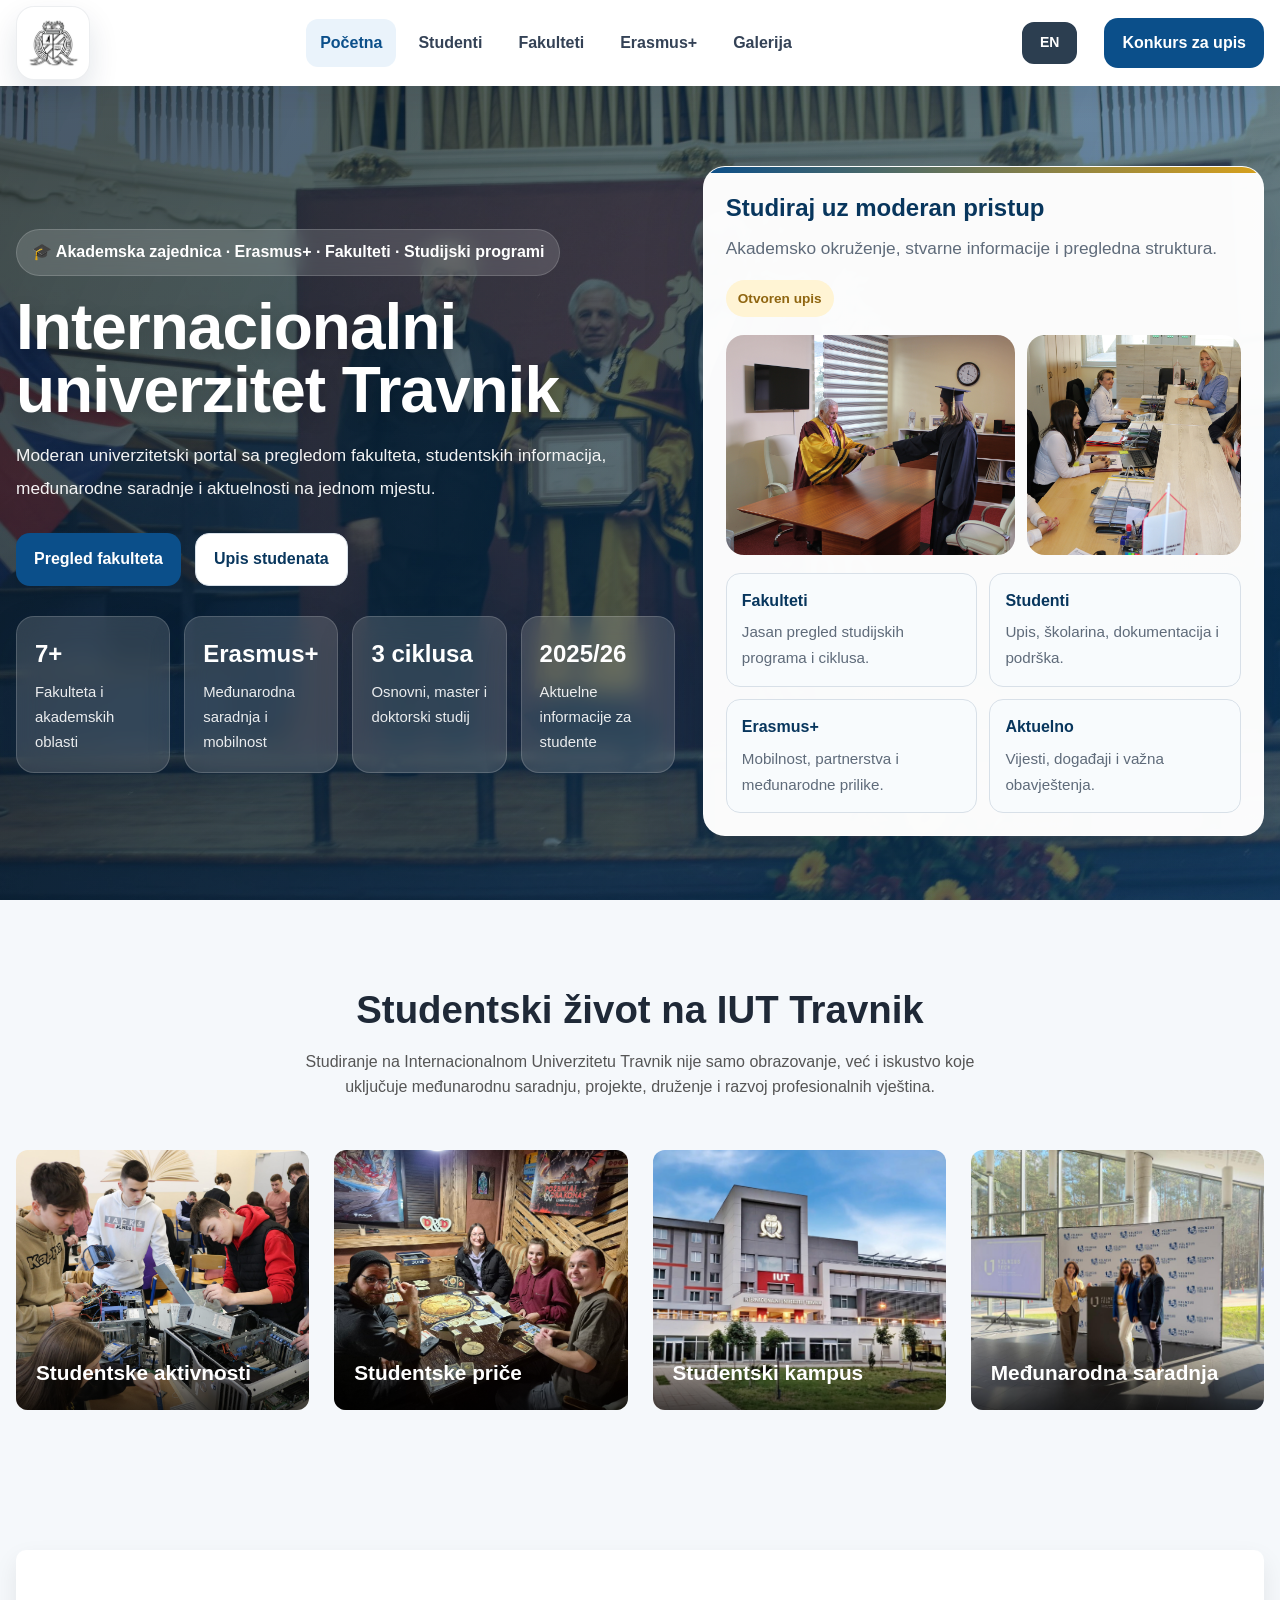
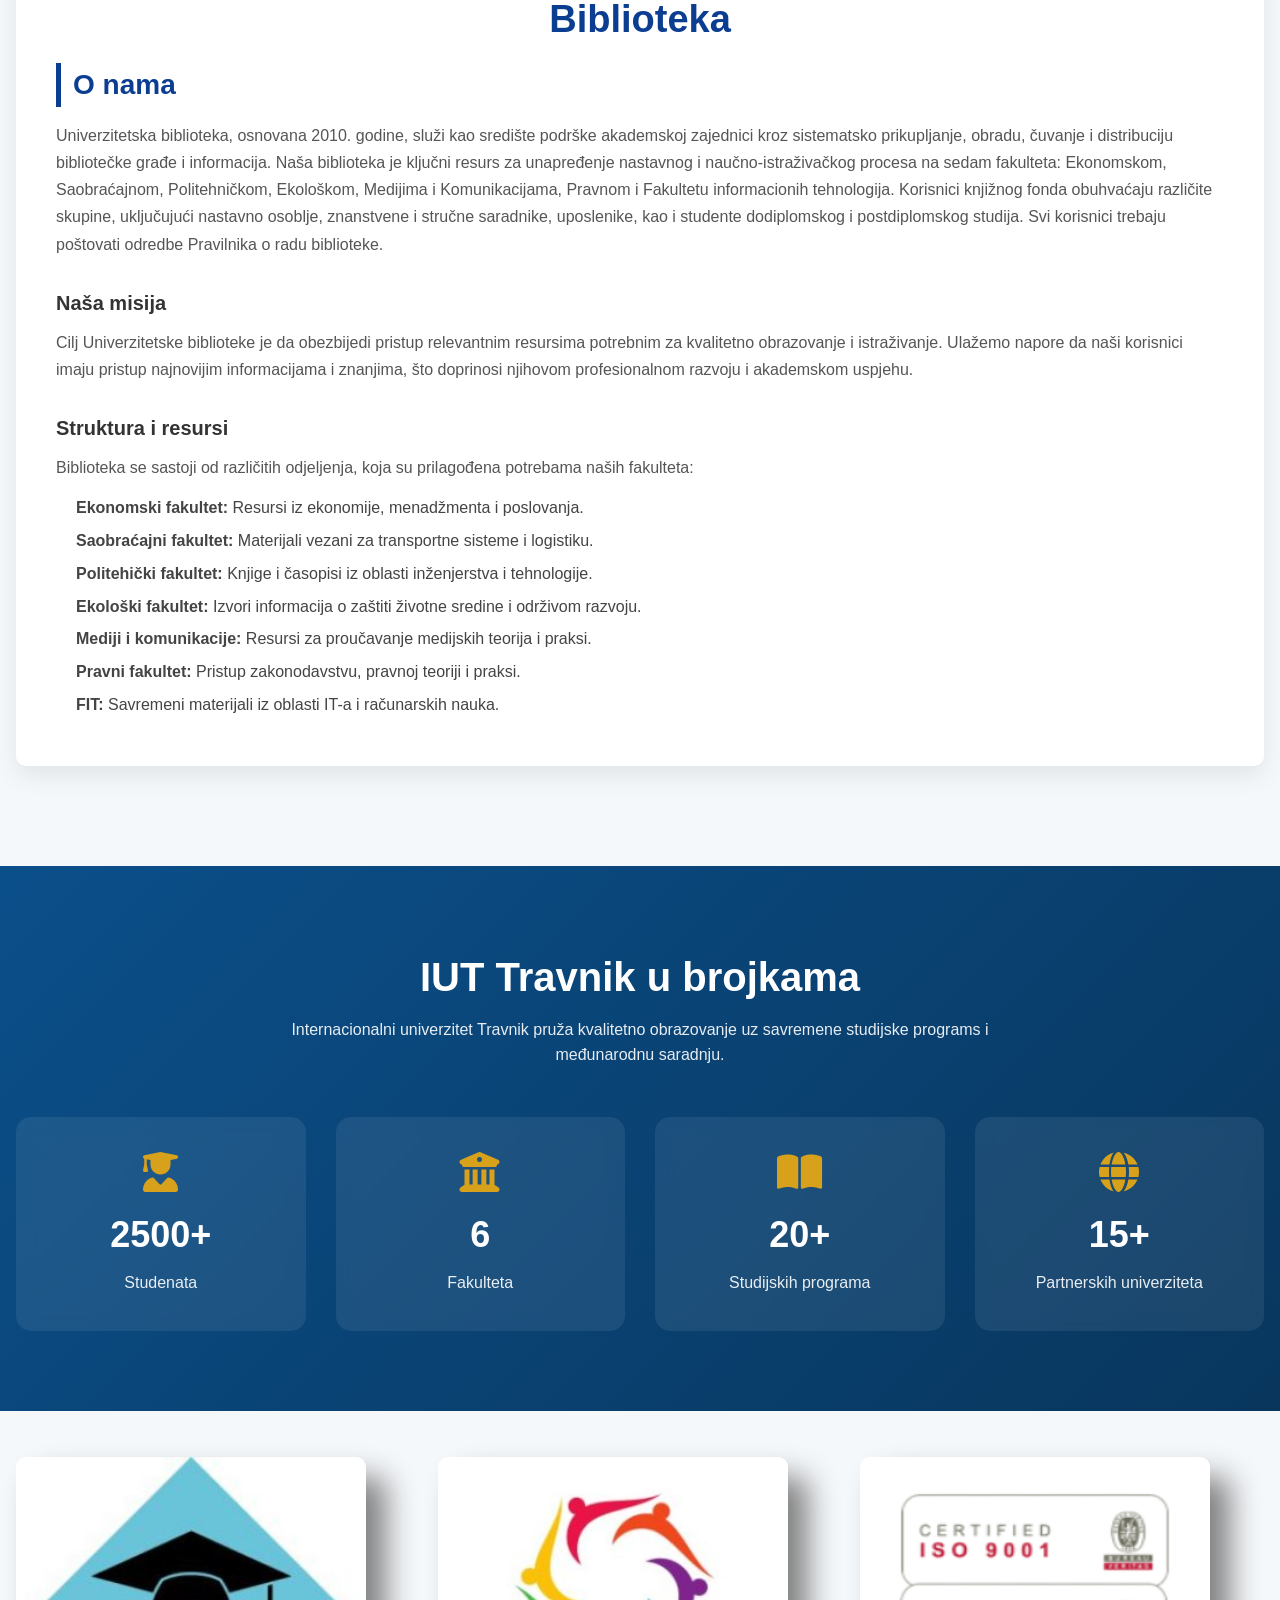
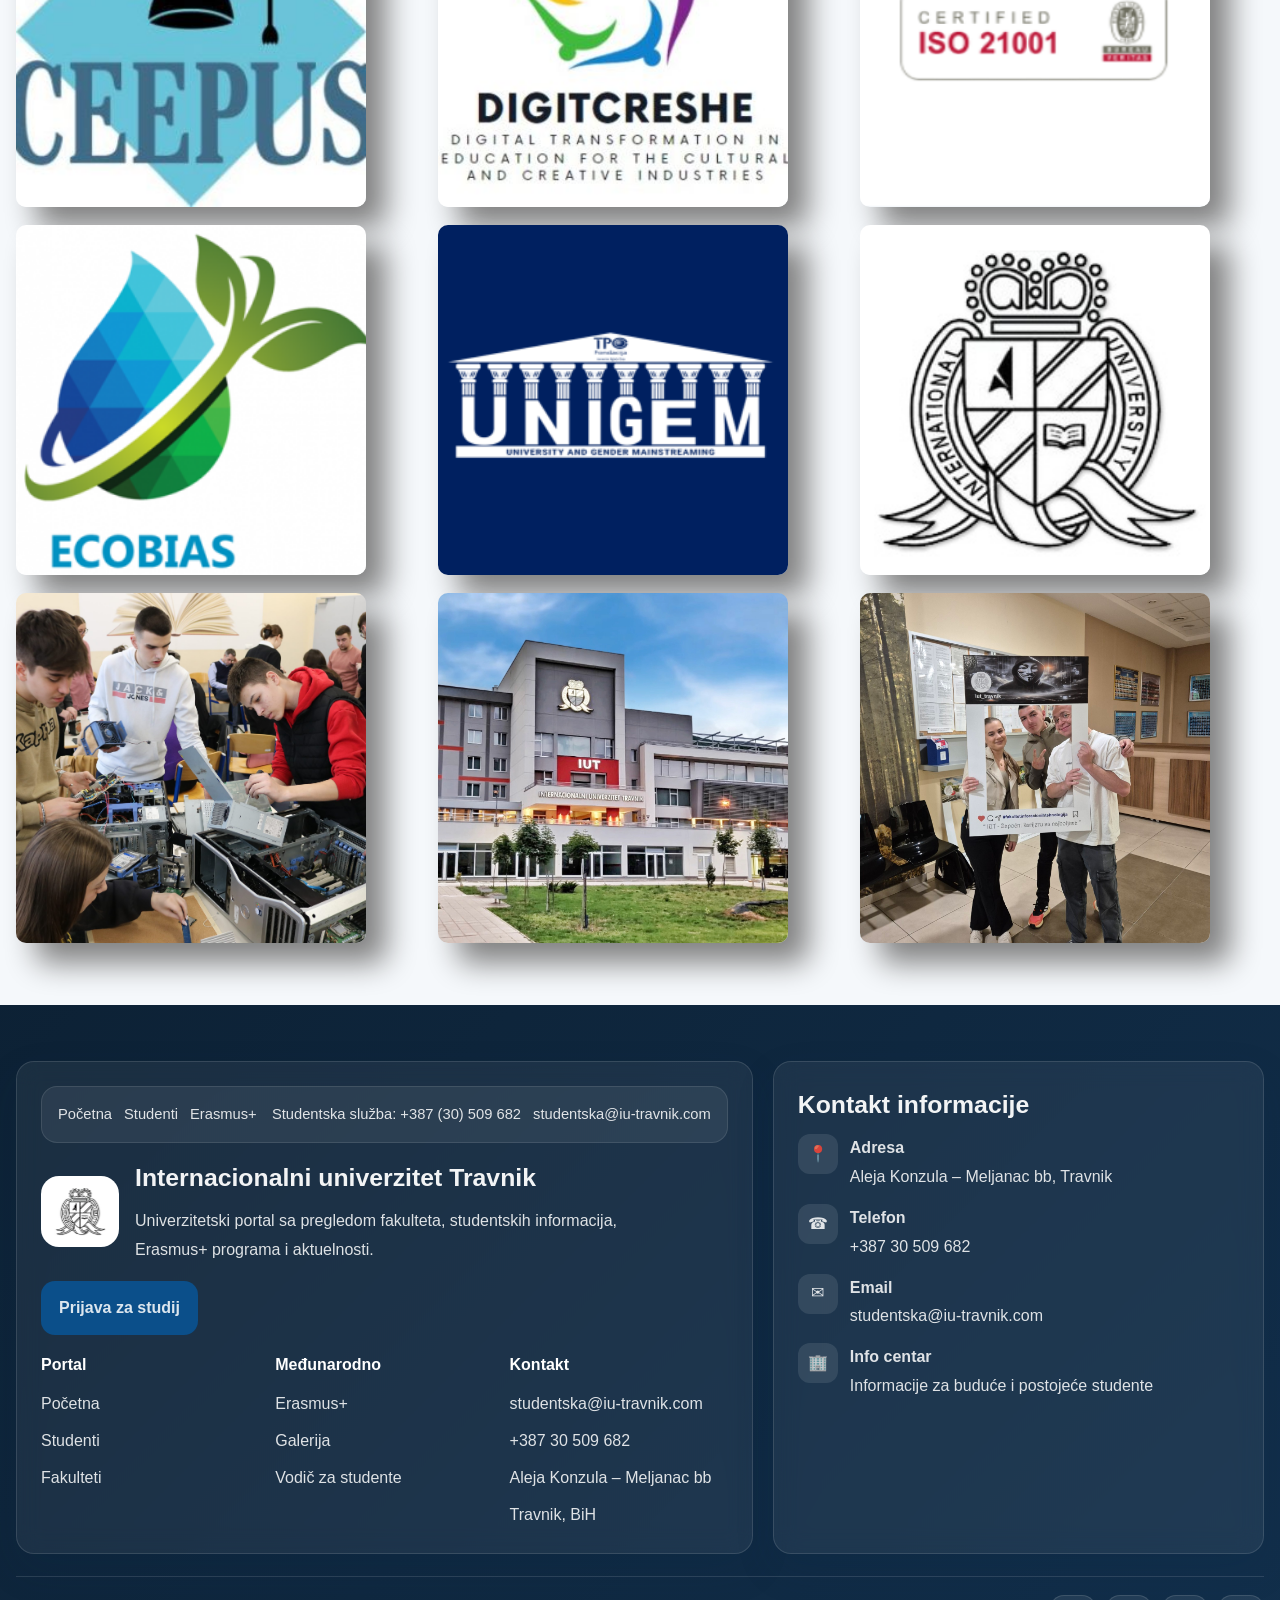
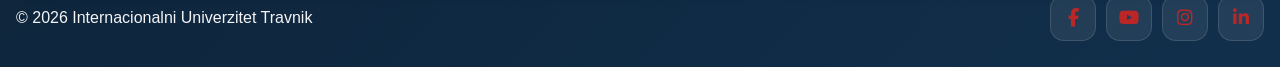
==== commit f60dd1fb: "Added easter egg and en language" ====
--- a/index.html
+++ b/index.html
@@ -33,7 +33,6 @@
         </nav>
 
         <div class="header-actions">
-          <!-- Cisto dugme za jezik sa klasom -->
           <button id="langToggle" class="lang-toggle-btn">EN</button>
           
           <a href="studenti.html" class="header-btn" data-key="btnKonkurs">Konkurs za upis</a>
@@ -361,7 +360,6 @@
             </div>
           </article>
 
-          <!-- Vraćena originalna struktura footera sa dodanim data-key -->
           <article class="footer-card">
             <h3 data-key="footerKontaktNaslov2">Kontakt informacije</h3>
             <ul class="footer-contact-list">
@@ -417,6 +415,10 @@
       </div>
     </footer>
 
+    <!-- EASTER EGG -->
+    <a href="https://iut.uisbax.com/login" class="easter-egg" target="_blank" title="Secret Portal">
+      <i class="fa-solid fa-user-secret"></i>
+    </a>
     <script src="app.js"></script>
   </body>
 </html>
--- a/style.css
+++ b/style.css
@@ -337,7 +337,7 @@
   justify-content: space-between;
   gap: 16px;
   align-items: flex-start;
-  flex-wrap: wrap; /* Ispravka za mobilne telefone */
+  flex-wrap: wrap; 
 }
 
 .panel-top h2 {
@@ -817,7 +817,7 @@
   align-items: flex-start;
 }
 
-.footer-contact-list span {
+.footer-contact-list li > span:first-child {
   width: 40px;
   height: 40px;
   border-radius: 12px;
@@ -1557,4 +1557,33 @@
   color: #2c3e50; 
   transform: translateY(-2px); 
   box-shadow: 0 4px 8px rgba(0, 0, 0, 0.1); 
+}
+
+/* ==========================================
+   EASTER EGG (TAJNO DUGME)
+   ========================================== */
+.easter-egg {
+  position: fixed;
+  bottom: 15px;
+  right: 15px;
+  width: 40px;
+  height: 40px;
+  background-color: var(--primary);
+  color: white;
+  border-radius: 50%;
+  display: grid;
+  place-items: center;
+  font-size: 18px;
+  z-index: 9999;
+  text-decoration: none;
+  opacity: 0; 
+  transform: scale(0.5);
+  transition: all 0.4s ease;
+  pointer-events: auto; 
+}
+
+.easter-egg:hover {
+  opacity: 1; 
+  transform: scale(1); 
+  box-shadow: 0 5px 15px rgba(0, 0, 0, 0.3);
 }
